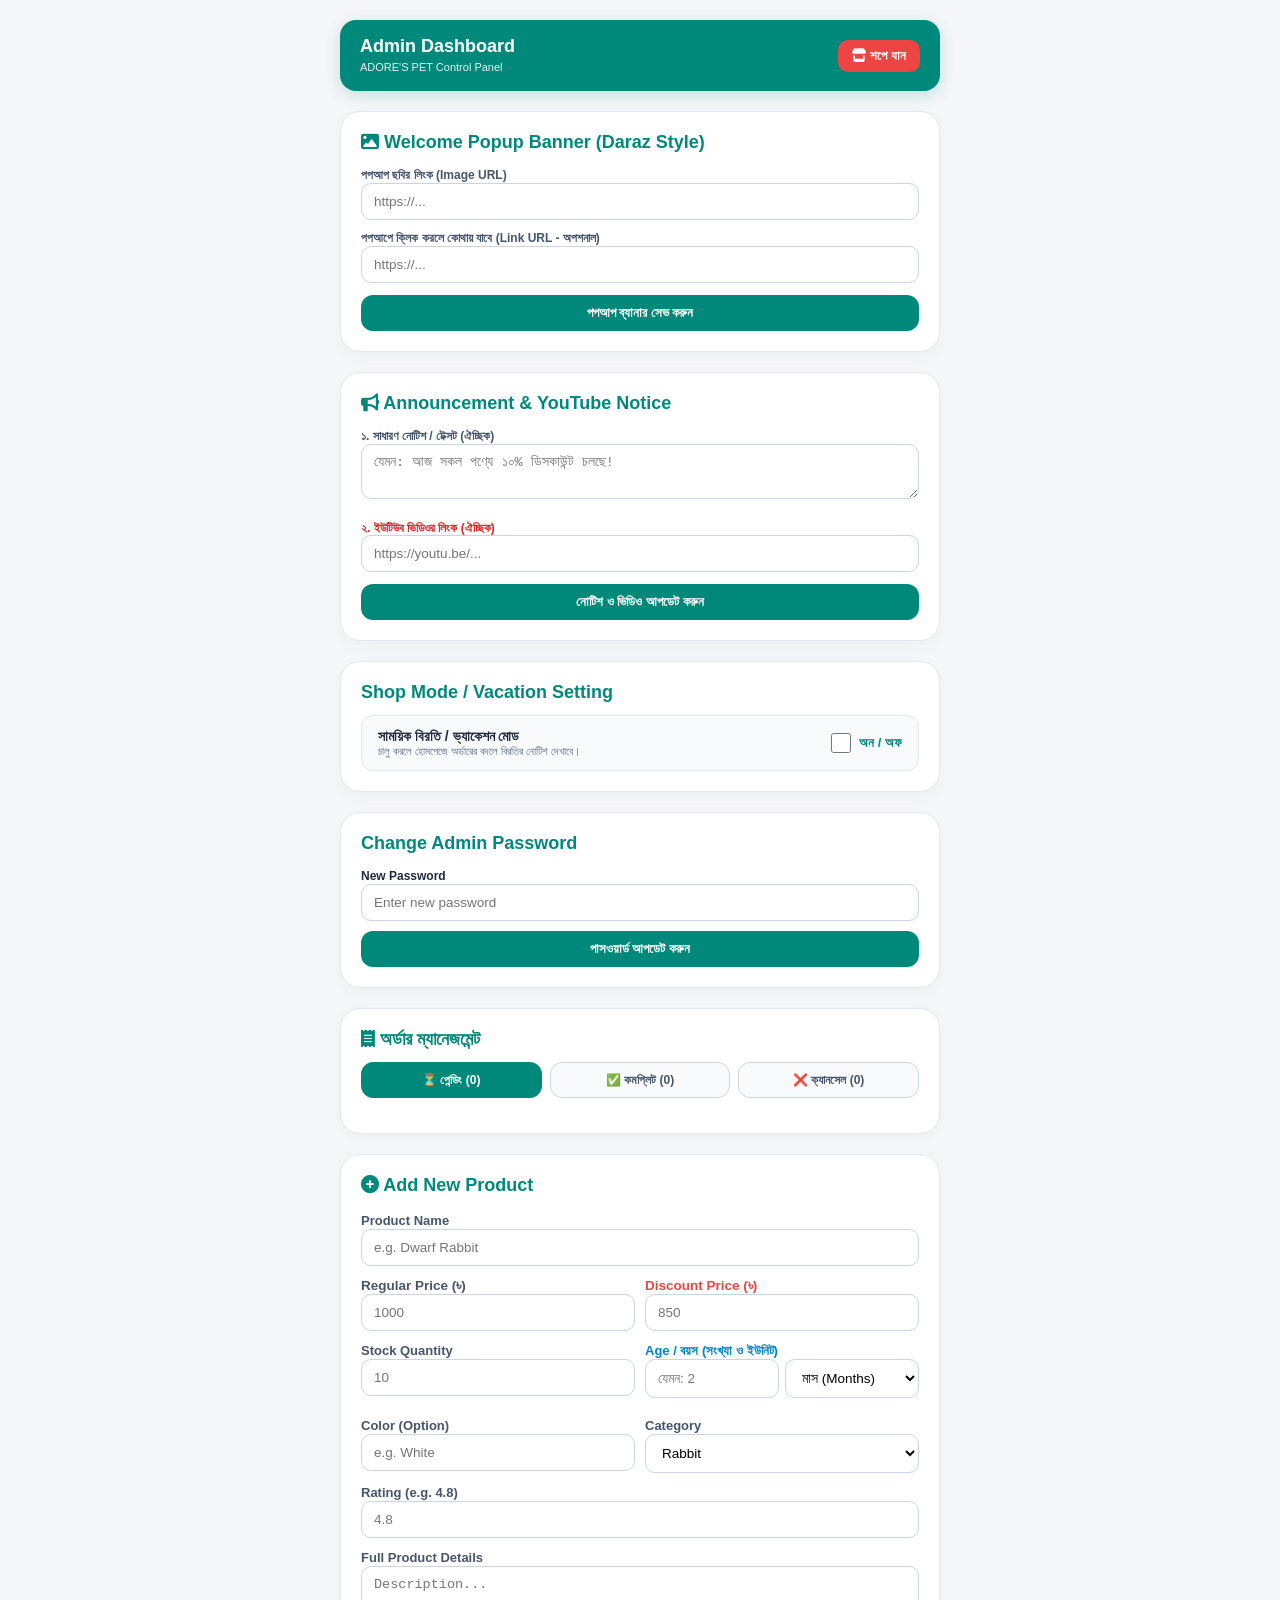
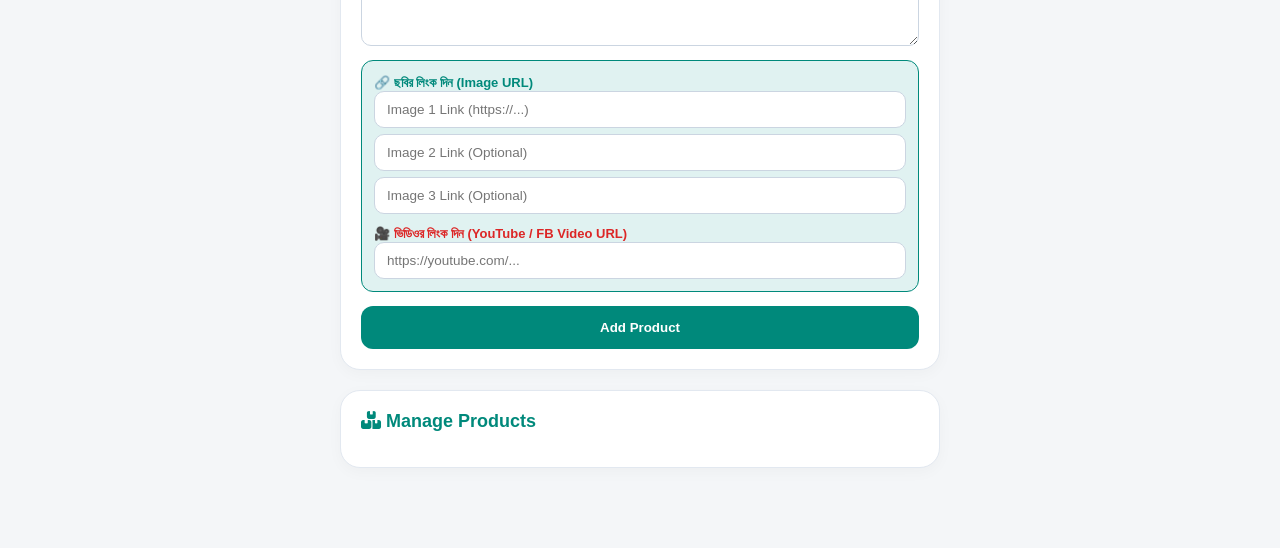
==== admin.html @ f858fa0d "Update admin.html" ====
<!DOCTYPE html>
<html lang="bn">
<head>
<meta charset="UTF-8">
<meta name="viewport" content="width=device-width, initial-scale=1.0">
<title>Admin Dashboard - ADORE'S PET</title>
<link rel="stylesheet" href="admin.css">
<link rel="stylesheet" href="https://cdnjs.cloudflare.com/ajax/libs/font-awesome/6.4.0/css/all.min.css">
<script src="https://cdn.jsdelivr.net/npm/@emailjs/browser@4/dist/email.min.js"></script>
</head>
<body>

<div style="max-width:600px; margin:0 auto; padding-bottom:40px;">
    <div style="display:flex; justify-content:space-between; align-items:center; background:#00897b; padding:16px 20px; border-radius:16px; color:white; margin-bottom:20px; box-shadow:0 4px 15px rgba(0,137,123,0.2);">
        <div>
            <h2 style="font-size:18px; font-weight:900;">Admin Dashboard</h2>
            <span style="font-size:11px; color:#e0f2f1;">ADORE'S PET Control Panel</span>
        </div>
        <a href="index.html" style="background:#ef4444; color:#fff; text-decoration:none; padding:8px 14px; border-radius:10px; font-weight:700; font-size:13px;"><i class="fa-solid fa-store"></i> শপে যান</a>
    </div>

    <!-- WELCOME POPUP BANNER CONTROL (DARAZ STYLE) -->
    <div class="admin-card">
        <h2 style="margin-bottom:12px; font-size:18px; color:#00897b;"><i class="fa-solid fa-image"></i> Welcome Popup Banner (Daraz Style)</h2>
        <label style="font-size:12px; font-weight:700; color:#475569;">পপআপ ছবির লিংক (Image URL)</label>
        <input id="adminWelcomePopupImg" placeholder="https://..." class="form-input" style="margin-bottom:8px;">
        <label style="font-size:12px; font-weight:700; color:#475569;">পপআপে ক্লিক করলে কোথায় যাবে (Link URL - অপশনাল)</label>
        <input id="adminWelcomePopupLink" placeholder="https://..." class="form-input" style="margin-bottom:12px;">
        <button onclick="saveWelcomePopupData()" class="admin-submit-btn" style="padding:10px; font-size:13px;">পপআপ ব্যানার সেভ করুন</button>
    </div>

    <!-- ANNOUNCEMENT & YOUTUBE NOTICE CONTROL -->
    <div class="admin-card">
        <h2 style="margin-bottom:12px; font-size:18px; color:#00897b;"><i class="fa-solid fa-bullhorn"></i> Announcement & YouTube Notice</h2>
        
        <label style="font-size:12px; font-weight:700; color:#475569;">১. সাধারণ নোটিশ / টেক্সট (ঐচ্ছিক)</label>
        <textarea id="adminNoticeInput" placeholder="যেমন: আজ সকল পণ্যে ১০% ডিসকাউন্ট চলছে!" class="form-input" style="height:55px;"></textarea>

        <label style="font-size:12px; font-weight:700; color:#dc2626; margin-top:8px; display:block;">২. ইউটিউব ভিডিওর লিংক (ঐচ্ছিক)</label>
        <input id="adminYoutubeInput" type="text" placeholder="https://youtu.be/..." class="form-input" style="margin-bottom:12px;">

        <button onclick="saveAnnouncementData()" class="admin-submit-btn" style="padding:10px; font-size:13px;">নোটিশ ও ভিডিও আপডেট করুন</button>
    </div>

    <!-- VACATION MODE TOGGLE -->
    <div class="admin-card">
        <h2 style="margin-bottom:12px; font-size:18px; color:#00897b;">Shop Mode / Vacation Setting</h2>
        <div style="display:flex; align-items:center; justify-content:space-between; background:#f8fafc; padding:12px 16px; border-radius:12px; border:1px solid #e2e8f0;">
            <div>
                <div style="font-weight:800; font-size:14px; color:#1e293b;">সাময়িক বিরতি / ভ্যাকেশন মোড</div>
                <div style="font-size:11px; color:#64748b;">চালু করলে হোমপেজে অর্ডারের বদলে বিরতির নোটিশ দেখাবে।</div>
            </div>
            <label style="cursor:pointer; display:flex; align-items:center; gap:8px;">
                <input type="checkbox" id="adminVacationCheckbox" onchange="toggleVacationMode()" style="width:20px; height:20px; accent-color:#00897b; cursor:pointer; margin:0;">
                <span style="font-weight:800; font-size:13px; color:#00897b;">অন / অফ</span>
            </label>
        </div>
    </div>

    <!-- CHANGE PASSWORD -->
    <div class="admin-card">
        <h2 style="margin-bottom:12px; font-size:18px; color:#00897b;">Change Admin Password</h2>
        <label style="font-size:12px; font-weight:700;">New Password</label>
        <input id="newAdminPasswordInput" type="password" placeholder="Enter new password" class="form-input">
        <button onclick="changeAdminPassword()" class="admin-submit-btn" style="padding:10px; font-size:13px;">পাসওয়ার্ড আপডেট করুন</button>
    </div>

    <!-- ORDER MANAGEMENT TABS -->
    <div class="admin-card">
        <h2 style="margin-bottom:12px; font-size:18px; color:#00897b;"><i class="fa-solid fa-receipt"></i> অর্ডার ম্যানেজমেন্ট</h2>
        <div class="admin-tabs-row">
            <button class="admin-tab-btn active" onclick="openOrderModal('pending')" id="tabBtnPending">⏳ পেন্ডিং (<span id="countPending">0</span>)</button>
            <button class="admin-tab-btn" onclick="openOrderModal('completed')" id="tabBtnCompleted">✅ কমপ্লিট (<span id="countCompleted">0</span>)</button>
            <button class="admin-tab-btn" onclick="openOrderModal('cancelled')" id="tabBtnCancelled">❌ ক্যানসেল (<span id="countCancelled">0</span>)</button>
        </div>
    </div>
    
    <!-- ADD NEW PRODUCT -->
    <div class="admin-card">
        <h2 style="margin-bottom:15px; font-size:18px; color:#00897b;"><i class="fa-solid fa-circle-plus"></i> Add New Product</h2>
        
        <label style="font-size:13px; font-weight:700; color:#475569;">Product Name</label>
        <input id="productName" placeholder="e.g. Dwarf Rabbit" class="form-input">

        <div style="display:flex; gap:10px;">
            <div style="flex:1;">
                <label style="font-size:13.5px; font-weight:700; color:#475569;">Regular Price (৳)</label>
                <input id="productPrice" type="number" placeholder="1000" class="form-input">
            </div>
            <div style="flex:1;">
                <label style="font-size:13.5px; font-weight:700; color:#ef4444;">Discount Price (৳)</label>
                <input id="productDiscountPrice" type="number" placeholder="850" class="form-input">
            </div>
        </div>

        <div style="display:flex; gap:10px;">
            <div style="flex:1;">
                <label style="font-size:13px; font-weight:700; color:#475569;">Stock Quantity</label>
                <input id="productStock" type="number" placeholder="10" class="form-input">
            </div>
            <div style="flex:1;">
                <label style="font-size:13px; font-weight:700; color:#0284c7;">Age / বয়স (সংখ্যা ও ইউনিট)</label>
                <div style="display:flex; gap:6px;">
                    <input id="productAgeNum" type="number" placeholder="যেমন: 2" class="form-input" style="flex:1; margin-bottom:0;">
                    <select id="productAgeUnit" class="form-input" style="flex:1; margin-bottom:0;">
                        <option value="Months">মাস (Months)</option>
                        <option value="Years">বছর (Years)</option>
                    </select>
                </div>
            </div>
        </div>

        <div style="display:flex; gap:10px; margin-top:10px;">
            <div style="flex:1;">
                <label style="font-size:13px; font-weight:700; color:#475569;">Color (Option)</label>
                <input id="productColor" placeholder="e.g. White" class="form-input">
            </div>
            <div style="flex:1;">
                <label style="font-size:13px; font-weight:700; color:#475569;">Category</label>
                <select id="productCategory" class="form-input">
                    <option>Rabbit</option>
                    <option>Hamster</option>
                    <option>Pet Food</option>
                    <option>Accessories</option>
                </select>
            </div>
        </div>

        <label style="font-size:13px; font-weight:700; color:#475569;">Rating (e.g. 4.8)</label>
        <input id="productRating" type="text" placeholder="4.8" class="form-input">

        <label style="font-size:13px; font-weight:700; color:#475569;">Full Product Details</label>
        <textarea id="productDesc" placeholder="Description..." class="form-input" style="height:80px;"></textarea>

        <div style="background:#e0f2f1; padding:12px; border-radius:12px; border:1px solid #00897b; margin-bottom:14px;">
            <label style="font-size:13px; font-weight:800; color:#00897b;">🔗 ছবির লিংক দিন (Image URL)</label>
            <input id="imageUrl1" placeholder="Image 1 Link (https://...)" class="form-input" style="margin-bottom:6px;">
            <input id="imageUrl2" placeholder="Image 2 Link (Optional)" class="form-input" style="margin-bottom:6px;">
            <input id="imageUrl3" placeholder="Image 3 Link (Optional)" class="form-input" style="margin-bottom:10px;">

            <label style="font-size:13px; font-weight:800; color:#dc2626;">🎥 ভিডিওর লিংক দিন (YouTube / FB Video URL)</label>
            <input id="productVideoUrlInput" placeholder="https://youtube.com/..." class="form-input" style="margin-bottom:0;">
        </div>

        <button onclick="addProduct()" class="admin-submit-btn">Add Product</button>
    </div>

    <div class="admin-card">
        <h2 style="margin-bottom:15px; font-size:18px; color:#00897b;"><i class="fa-solid fa-boxes-stacked"></i> Manage Products</h2>
        <div id="adminProducts"></div>
    </div>
</div>

<!-- ORDER LIST POPUP MODAL -->
<div id="adminOrderModal" class="thankyou-overlay">
    <div class="thankyou-card" style="text-align:left;">
        <div style="display:flex; justify-content:space-between; align-items:center; margin-bottom:12px; border-bottom:1px dashed #cbd5e1; padding-bottom:10px;">
            <h2 id="modalOrderTitle" style="font-size:17px; color:#00897b; font-weight:900;">অর্ডার লিস্ট</h2>
            <button onclick="closeOrderModal()" style="background:#e2e8f0; border:none; width:30px; height:30px; border-radius:50%; cursor:pointer;">✕</button>
        </div>
        <div id="adminModalOrdersContainer" style="max-height:60vh; overflow-y:auto; padding-right:4px;"></div>
        <button onclick="closeOrderModal()" class="admin-submit-btn" style="margin-top:15px; background:#64748b;">বন্ধ করুন</button>
    </div>
</div>

<!-- EDIT PRODUCT MODAL WITH IMAGE PREVIEW -->
<div id="editModal" class="thankyou-overlay">
    <div class="thankyou-card" style="text-align:left;">
        <h2 style="font-size:18px; margin-bottom:10px; color:#00897b; text-align:center;"><i class="fa-solid fa-pen-to-square"></i> Edit Product</h2>
        
        <!-- Product Image Preview -->
        <div style="text-align:center; margin-bottom:12px;">
            <img id="editProductPreviewImg" src="" style="width:85px; height:85px; object-fit:cover; border-radius:14px; border:2px solid #00897b; background:#f8fafc;" alt="Product Preview">
        </div>

        <input type="hidden" id="editProductId">
        <label style="font-size:12px; font-weight:700;">Product Name</label>
        <input id="editProductName" class="form-input">
        <div style="display:flex; gap:10px;">
            <div style="flex:1;"><label style="font-size:12px; font-weight:700;">Price (৳)</label><input id="editProductPrice" type="number" class="form-input"></div>
            <div style="flex:1;"><label style="font-size:12px; font-weight:700; color:#ef4444;">Discount (৳)</label><input id="editProductDiscountPrice" type="number" class="form-input"></div>
        </div>
        <div style="display:flex; gap:10px;">
            <div style="flex:1;"><label style="font-size:12px; font-weight:700;">Stock</label><input id="editProductStock" type="number" class="form-input"></div>
            <div style="flex:1;">
                <label style="font-size:12px; font-weight:700;">Age (সংখ্যা ও ইউনিট)</label>
                <div style="display:flex; gap:6px;">
                    <input id="editProductAgeNum" type="number" class="form-input" style="flex:1; margin-bottom:0;">
                    <select id="editProductAgeUnit" class="form-input" style="flex:1; margin-bottom:0;">
                        <option value="Months">Months</option>
                        <option value="Years">Years</option>
                    </select>
                </div>
            </div>
        </div>
        <label style="font-size:12px; font-weight:700; margin-top:10px; display:block;">Image URL</label>
        <input id="editProductImgUrl" class="form-input">
        <label style="font-size:12px; font-weight:700; color:#dc2626;">Video URL</label>
        <input id="editProductVideoUrl" class="form-input">
        <div style="display:flex; gap:10px; margin-top:10px;">
            <button onclick="saveEditProduct()" class="thankyou-btn" style="margin:0; flex:1;">Save Changes</button>
            <button onclick="closeEditModal()" class="thankyou-btn" style="margin:0; flex:1; background:#64748b;">Cancel</button>
        </div>
    </div>
</div>

<!-- CUSTOM PRETTY ALERT MODAL -->
<div id="adminCustomAlert" class="thankyou-overlay">
    <div class="thankyou-card" style="text-align:center; max-width:400px; margin:auto;">
        <div style="width:60px; height:60px; background:#e0f2f1; color:#00897b; border-radius:50%; display:flex; align-items:center; justify-content:center; font-size:26px; margin:0 auto 15px;">
            <i class="fa-solid fa-circle-check"></i>
        </div>
        <h2 style="font-size:18px; color:#1e293b; margin-bottom:8px;">নোটিফিকেশন</h2>
        <p id="adminAlertText" style="font-size:13.5px; color:#64748b; line-height:1.5; margin-bottom:20px;"></p>
        <button onclick="closeAdminAlert()" class="admin-submit-btn">ঠিক আছে</button>
    </div>
</div>

<script src="data.js"></script>
<script src="admin.js"></script>
</body>
</html>
---- admin.css ----
:root{
    --teal: #00897b;
    --teal-dark: #00695c;
    --bg-light: #f4f6f8;
    --text-dark: #1e293b;
    --text-muted: #64748b;
}
*{ margin:0; padding:0; box-sizing:border-box; }
body{ font-family: 'Segoe UI', Tahoma, Geneva, Verdana, sans-serif; background:var(--bg-light); color:var(--text-dark); padding: 20px 16px; }

.admin-card{ background:white; padding:20px; border-radius:20px; border:1px solid #e2e8f0; margin-bottom: 20px; max-width: 600px; margin-left: auto; margin-right: auto; box-shadow: 0 4px 15px rgba(0,0,0,0.03); }
.admin-submit-btn{ width: 100%; padding: 14px; border: none; border-radius: 12px; background: var(--teal); color: white; font-weight: 800; cursor: pointer; }

/* Product Item Card Fix */
.admin-product-card{ display: flex; align-items: center; justify-content: space-between; padding: 12px; background: #f8fafc; border-radius: 14px; border: 1px solid #e2e8f0; margin-bottom: 12px; gap: 10px; }
.admin-product-info{ display: flex; align-items: center; gap: 12px; flex: 1; min-width: 0; }
.admin-product-info img{ width: 55px; height: 55px; object-fit: cover; border-radius: 10px; border: 1px solid #cbd5e1; flex-shrink: 0; }
.admin-product-actions{ display: flex; gap: 6px; flex-shrink: 0; }
.admin-product-actions button{ width: 36px; height: 36px; border-radius: 10px; border: none; display: flex; align-items: center; justify-content: center; cursor: pointer; font-size: 14px; color: white; }

/* Admin Order Tabs & Buttons */
.admin-tabs-row{ display: flex; gap: 8px; margin-bottom: 15px; }
.admin-tab-btn{ flex: 1; padding: 10px 8px; border-radius: 12px; border: 1.5px solid #cbd5e1; background: #f8fafc; font-weight: 800; font-size: 12px; cursor: pointer; color: #475569; text-align: center; transition: all 0.2s; }
.admin-tab-btn.active{ background: var(--teal); color: white; border-color: var(--teal); }

.form-label { display: block; font-size: 12px; font-weight: 700; color: #475569; margin-bottom: 4px; text-align: left; }
.form-input { width: 100%; padding: 10px 12px; border: 1px solid #cbd5e1; border-radius: 10px; font-size: 13.5px; outline: none; margin-bottom: 10px; background: #fff; }

.thankyou-overlay{ display: none; position: fixed; inset: 0; background: rgba(15, 23, 42, 0.75); z-index: 25000; align-items: flex-end; justify-content: center; }
.thankyou-overlay.show{ display: flex !important; }
.thankyou-card{ background: white; padding: 20px 22px 25px; border-top-left-radius: 24px; border-top-right-radius: 24px; text-align: center; width: 100%; max-width: 500px; max-height: 85vh; overflow-y: auto; }
.thankyou-btn{ width: 100%; padding: 14px; border: none; border-radius: 12px; background: var(--teal); color: white; font-weight: 800; cursor: pointer; }
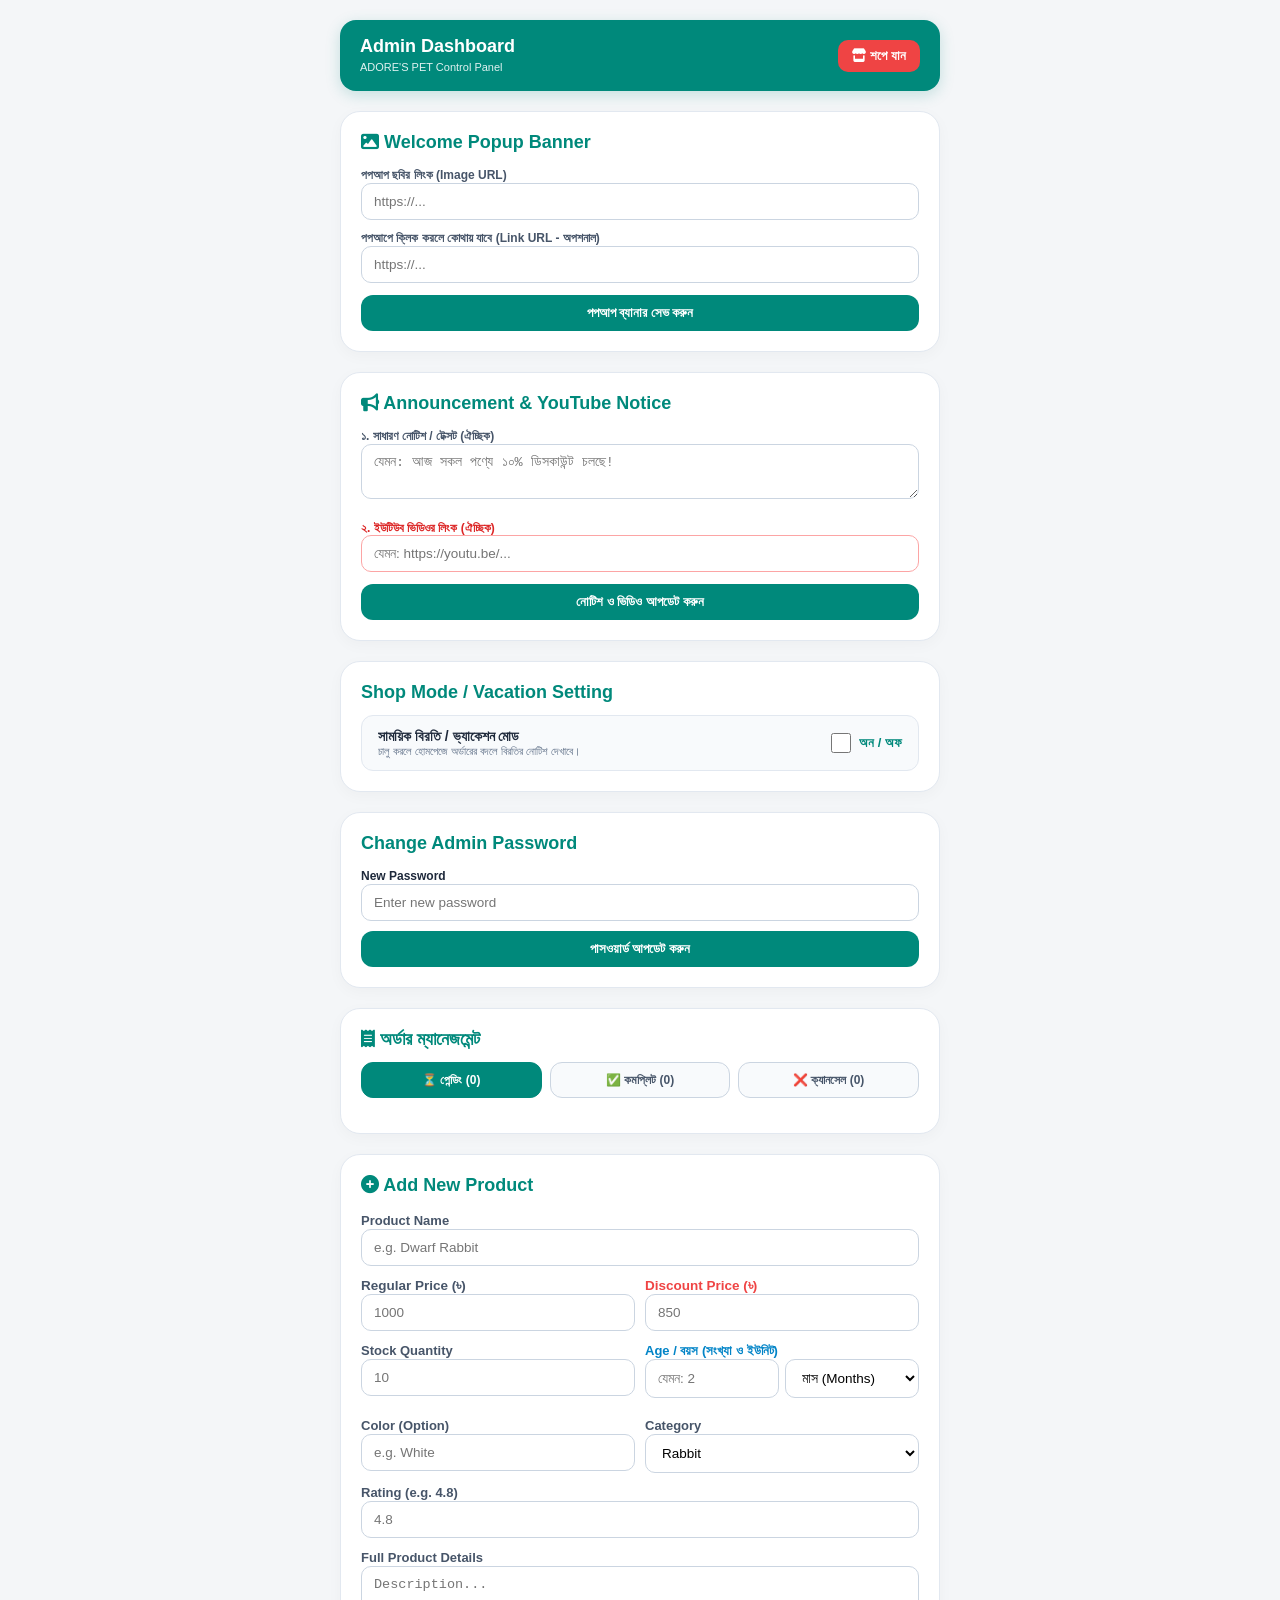
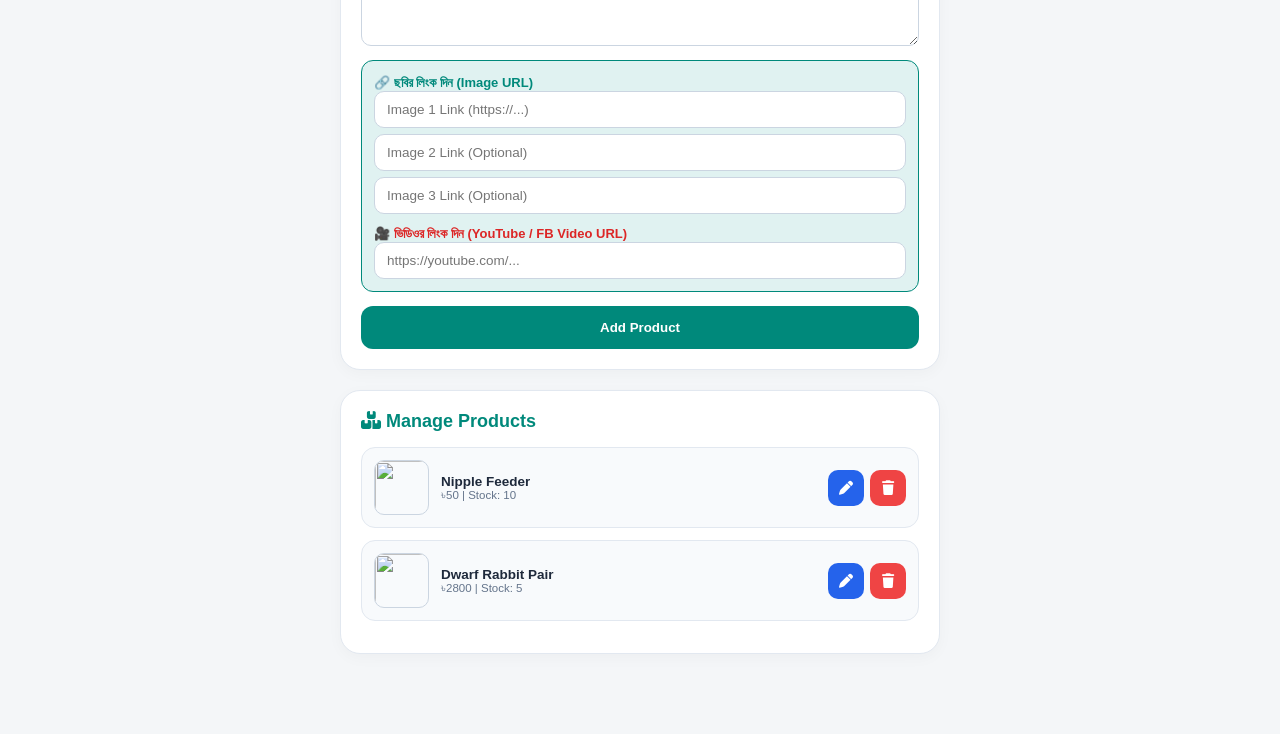
==== commit e1e5ad14: "Update admin.html" ====
--- a/admin.html
+++ b/admin.html
@@ -19,9 +19,9 @@
         <a href="index.html" style="background:#ef4444; color:#fff; text-decoration:none; padding:8px 14px; border-radius:10px; font-weight:700; font-size:13px;"><i class="fa-solid fa-store"></i> শপে যান</a>
     </div>
 
-    <!-- WELCOME POPUP BANNER CONTROL (DARAZ STYLE) -->
-    <div class="admin-card">
-        <h2 style="margin-bottom:12px; font-size:18px; color:#00897b;"><i class="fa-solid fa-image"></i> Welcome Popup Banner (Daraz Style)</h2>
+    <!-- WELCOME POPUP BANNER CONTROL -->
+    <div class="admin-card">
+        <h2 style="margin-bottom:12px; font-size:18px; color:#00897b;"><i class="fa-solid fa-image"></i> Welcome Popup Banner</h2>
         <label style="font-size:12px; font-weight:700; color:#475569;">পপআপ ছবির লিংক (Image URL)</label>
         <input id="adminWelcomePopupImg" placeholder="https://..." class="form-input" style="margin-bottom:8px;">
         <label style="font-size:12px; font-weight:700; color:#475569;">পপআপে ক্লিক করলে কোথায় যাবে (Link URL - অপশনাল)</label>
@@ -37,7 +37,7 @@
         <textarea id="adminNoticeInput" placeholder="যেমন: আজ সকল পণ্যে ১০% ডিসকাউন্ট চলছে!" class="form-input" style="height:55px;"></textarea>
 
         <label style="font-size:12px; font-weight:700; color:#dc2626; margin-top:8px; display:block;">২. ইউটিউব ভিডিওর লিংক (ঐচ্ছিক)</label>
-        <input id="adminYoutubeInput" type="text" placeholder="https://youtu.be/..." class="form-input" style="margin-bottom:12px;">
+        <input id="adminYoutubeInput" type="text" placeholder="যেমন: https://youtu.be/..." class="form-input" style="margin-bottom:12px; border-color:#fca5a5;">
 
         <button onclick="saveAnnouncementData()" class="admin-submit-btn" style="padding:10px; font-size:13px;">নোটিশ ও ভিডিও আপডেট করুন</button>
     </div>
@@ -168,7 +168,6 @@
     <div class="thankyou-card" style="text-align:left;">
         <h2 style="font-size:18px; margin-bottom:10px; color:#00897b; text-align:center;"><i class="fa-solid fa-pen-to-square"></i> Edit Product</h2>
         
-        <!-- Product Image Preview -->
         <div style="text-align:center; margin-bottom:12px;">
             <img id="editProductPreviewImg" src="" style="width:85px; height:85px; object-fit:cover; border-radius:14px; border:2px solid #00897b; background:#f8fafc;" alt="Product Preview">
         </div>
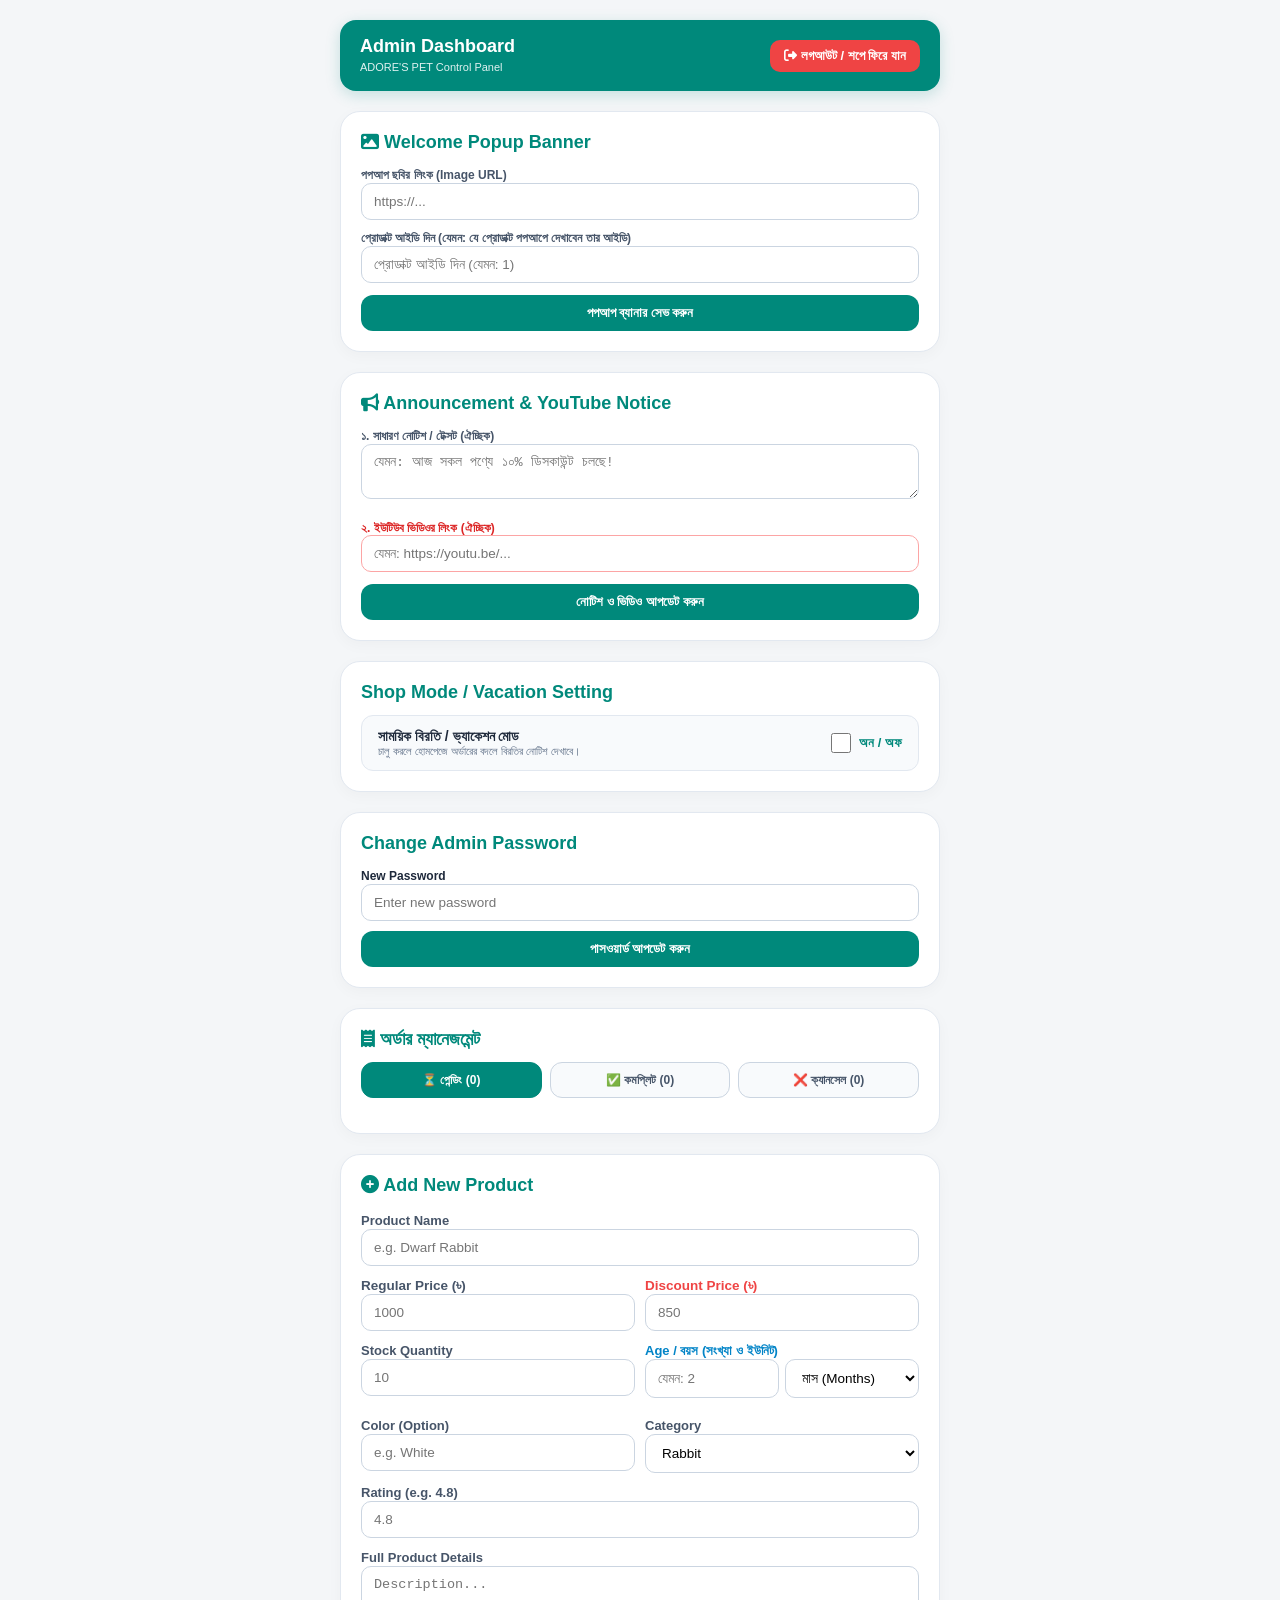
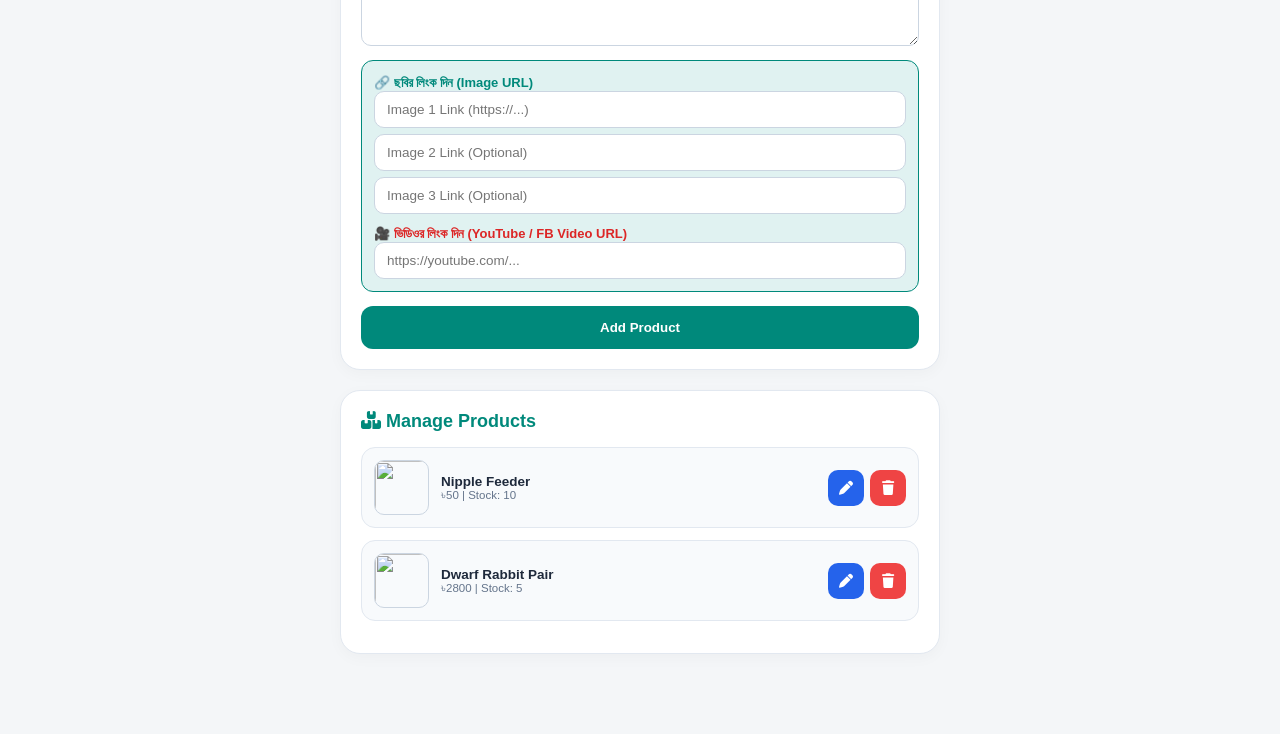
==== commit 9913a7c5: "Update admin.html" ====
--- a/admin.html
+++ b/admin.html
@@ -16,7 +16,7 @@
             <h2 style="font-size:18px; font-weight:900;">Admin Dashboard</h2>
             <span style="font-size:11px; color:#e0f2f1;">ADORE'S PET Control Panel</span>
         </div>
-        <a href="index.html" style="background:#ef4444; color:#fff; text-decoration:none; padding:8px 14px; border-radius:10px; font-weight:700; font-size:13px;"><i class="fa-solid fa-store"></i> শপে যান</a>
+        <button onclick="logoutToShop()" style="background:#ef4444; color:#fff; border:none; padding:8px 14px; border-radius:10px; font-weight:700; font-size:13px; cursor:pointer;"><i class="fa-solid fa-right-from-bracket"></i> লগআউট / শপে ফিরে যান</button>
     </div>
 
     <!-- WELCOME POPUP BANNER CONTROL -->
@@ -24,8 +24,8 @@
         <h2 style="margin-bottom:12px; font-size:18px; color:#00897b;"><i class="fa-solid fa-image"></i> Welcome Popup Banner</h2>
         <label style="font-size:12px; font-weight:700; color:#475569;">পপআপ ছবির লিংক (Image URL)</label>
         <input id="adminWelcomePopupImg" placeholder="https://..." class="form-input" style="margin-bottom:8px;">
-        <label style="font-size:12px; font-weight:700; color:#475569;">পপআপে ক্লিক করলে কোথায় যাবে (Link URL - অপশনাল)</label>
-        <input id="adminWelcomePopupLink" placeholder="https://..." class="form-input" style="margin-bottom:12px;">
+        <label style="font-size:12px; font-weight:700; color:#475569;">প্রোডাক্ট আইডি দিন (যেমন: যে প্রোডাক্ট পপআপে দেখাবেন তার আইডি)</label>
+        <input id="adminWelcomePopupLink" placeholder="প্রোডাক্ট আইডি দিন (যেমন: 1)" class="form-input" style="margin-bottom:12px;">
         <button onclick="saveWelcomePopupData()" class="admin-submit-btn" style="padding:10px; font-size:13px;">পপআপ ব্যানার সেভ করুন</button>
     </div>
 
@@ -163,7 +163,7 @@
     </div>
 </div>
 
-<!-- EDIT PRODUCT MODAL WITH IMAGE PREVIEW -->
+<!-- EDIT PRODUCT MODAL WITH IMAGE PREVIEW & ID COPY BOX -->
 <div id="editModal" class="thankyou-overlay">
     <div class="thankyou-card" style="text-align:left;">
         <h2 style="font-size:18px; margin-bottom:10px; color:#00897b; text-align:center;"><i class="fa-solid fa-pen-to-square"></i> Edit Product</h2>
@@ -173,6 +173,13 @@
         </div>
 
         <input type="hidden" id="editProductId">
+
+        <!-- Product ID Copy Box -->
+        <div style="margin-bottom:12px; background:#f1f5f9; padding:8px 12px; border-radius:10px; display:flex; align-items:center; gap:8px; border:1px solid #cbd5e1;">
+            <span style="font-size:12px; font-weight:700; color:#475569; white-space:nowrap;">Product ID (কপি করুন):</span>
+            <input type="text" id="displayEditProductId" readonly class="form-input" style="margin-bottom:0; font-weight:900; color:#00897b; background:#fff; text-align:center; cursor:pointer;" onclick="this.select()" title="ক্লিক করলেই সিলেক্ট হবে">
+        </div>
+
         <label style="font-size:12px; font-weight:700;">Product Name</label>
         <input id="editProductName" class="form-input">
         <div style="display:flex; gap:10px;">
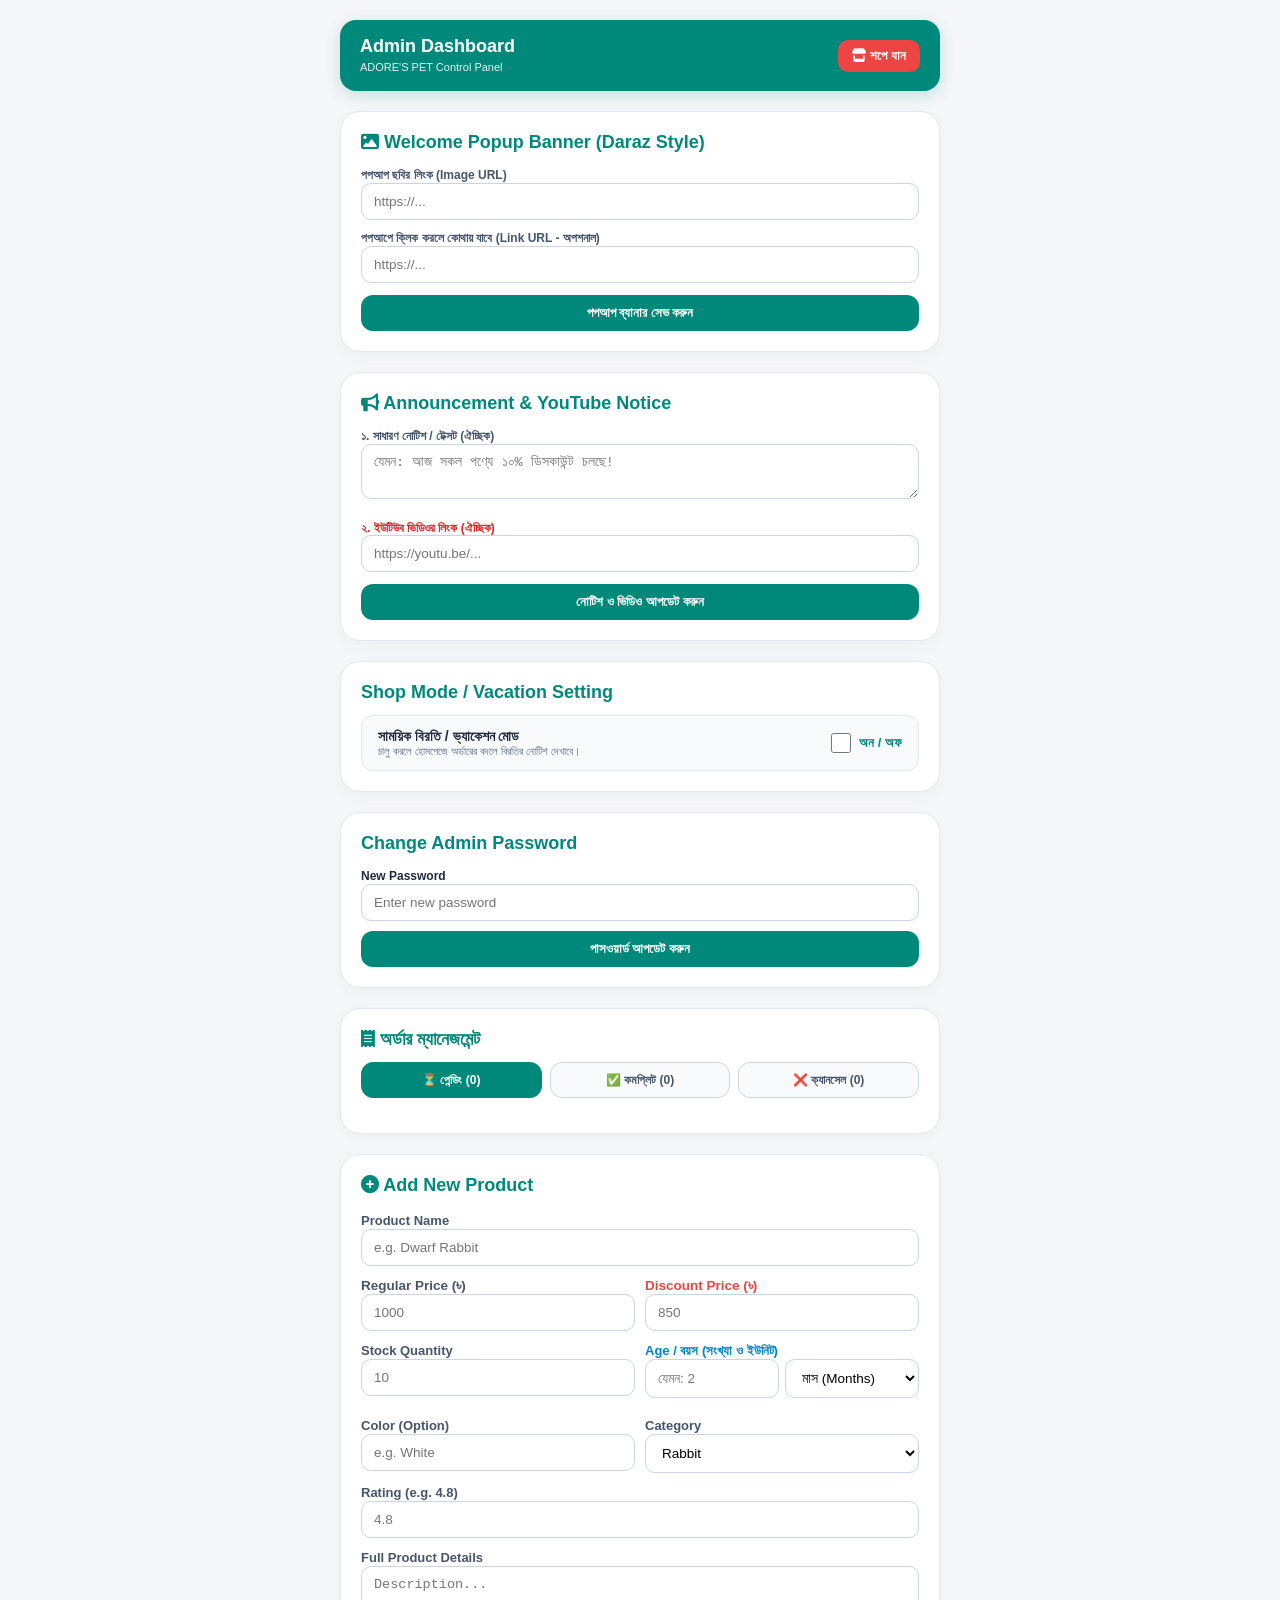
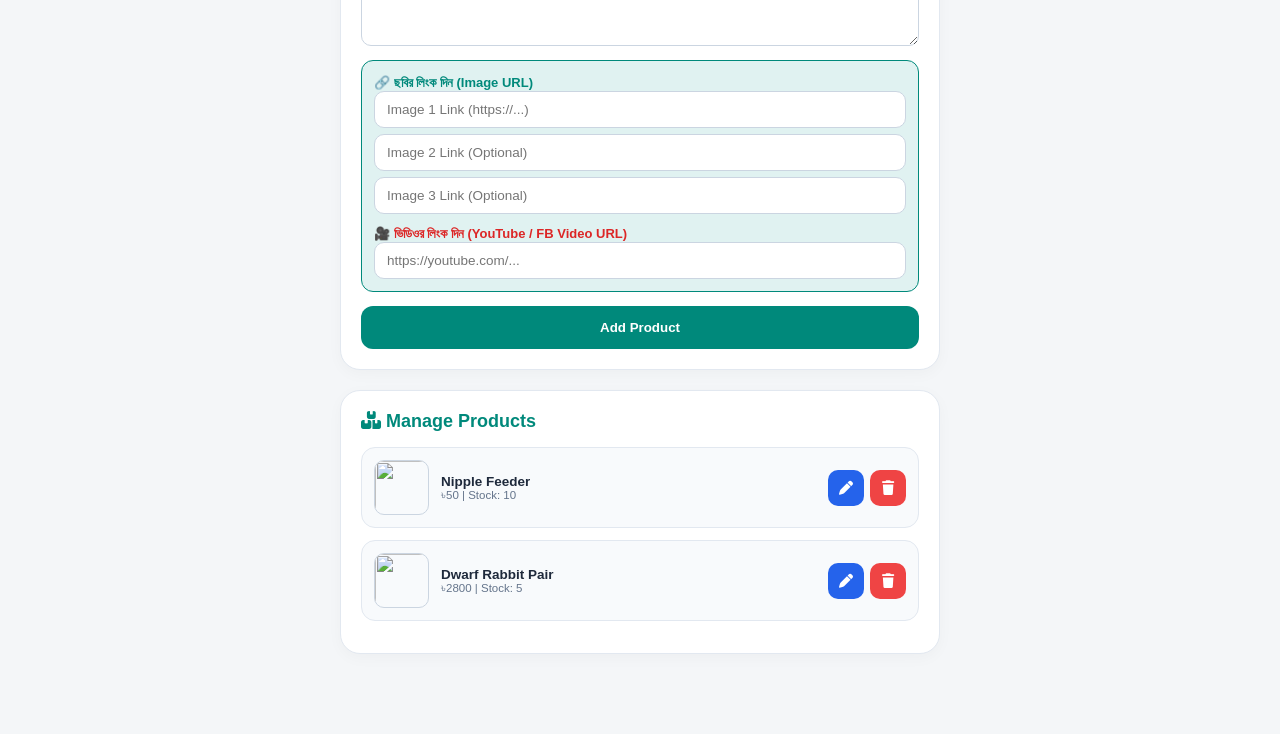
==== commit 35f2da57: "Update admin.html" ====
--- a/admin.html
+++ b/admin.html
@@ -16,16 +16,16 @@
             <h2 style="font-size:18px; font-weight:900;">Admin Dashboard</h2>
             <span style="font-size:11px; color:#e0f2f1;">ADORE'S PET Control Panel</span>
         </div>
-        <button onclick="logoutToShop()" style="background:#ef4444; color:#fff; border:none; padding:8px 14px; border-radius:10px; font-weight:700; font-size:13px; cursor:pointer;"><i class="fa-solid fa-right-from-bracket"></i> লগআউট / শপে ফিরে যান</button>
-    </div>
-
-    <!-- WELCOME POPUP BANNER CONTROL -->
-    <div class="admin-card">
-        <h2 style="margin-bottom:12px; font-size:18px; color:#00897b;"><i class="fa-solid fa-image"></i> Welcome Popup Banner</h2>
+        <a href="index.html" style="background:#ef4444; color:#fff; text-decoration:none; padding:8px 14px; border-radius:10px; font-weight:700; font-size:13px;"><i class="fa-solid fa-store"></i> শপে যান</a>
+    </div>
+
+    <!-- WELCOME POPUP BANNER CONTROL (DARAZ STYLE) -->
+    <div class="admin-card">
+        <h2 style="margin-bottom:12px; font-size:18px; color:#00897b;"><i class="fa-solid fa-image"></i> Welcome Popup Banner (Daraz Style)</h2>
         <label style="font-size:12px; font-weight:700; color:#475569;">পপআপ ছবির লিংক (Image URL)</label>
         <input id="adminWelcomePopupImg" placeholder="https://..." class="form-input" style="margin-bottom:8px;">
-        <label style="font-size:12px; font-weight:700; color:#475569;">প্রোডাক্ট আইডি দিন (যেমন: যে প্রোডাক্ট পপআপে দেখাবেন তার আইডি)</label>
-        <input id="adminWelcomePopupLink" placeholder="প্রোডাক্ট আইডি দিন (যেমন: 1)" class="form-input" style="margin-bottom:12px;">
+        <label style="font-size:12px; font-weight:700; color:#475569;">পপআপে ক্লিক করলে কোথায় যাবে (Link URL - অপশনাল)</label>
+        <input id="adminWelcomePopupLink" placeholder="https://..." class="form-input" style="margin-bottom:12px;">
         <button onclick="saveWelcomePopupData()" class="admin-submit-btn" style="padding:10px; font-size:13px;">পপআপ ব্যানার সেভ করুন</button>
     </div>
 
@@ -37,7 +37,7 @@
         <textarea id="adminNoticeInput" placeholder="যেমন: আজ সকল পণ্যে ১০% ডিসকাউন্ট চলছে!" class="form-input" style="height:55px;"></textarea>
 
         <label style="font-size:12px; font-weight:700; color:#dc2626; margin-top:8px; display:block;">২. ইউটিউব ভিডিওর লিংক (ঐচ্ছিক)</label>
-        <input id="adminYoutubeInput" type="text" placeholder="যেমন: https://youtu.be/..." class="form-input" style="margin-bottom:12px; border-color:#fca5a5;">
+        <input id="adminYoutubeInput" type="text" placeholder="https://youtu.be/..." class="form-input" style="margin-bottom:12px;">
 
         <button onclick="saveAnnouncementData()" class="admin-submit-btn" style="padding:10px; font-size:13px;">নোটিশ ও ভিডিও আপডেট করুন</button>
     </div>
@@ -163,23 +163,17 @@
     </div>
 </div>
 
-<!-- EDIT PRODUCT MODAL WITH IMAGE PREVIEW & ID COPY BOX -->
+<!-- EDIT PRODUCT MODAL WITH IMAGE PREVIEW -->
 <div id="editModal" class="thankyou-overlay">
     <div class="thankyou-card" style="text-align:left;">
         <h2 style="font-size:18px; margin-bottom:10px; color:#00897b; text-align:center;"><i class="fa-solid fa-pen-to-square"></i> Edit Product</h2>
         
+        <!-- Product Image Preview -->
         <div style="text-align:center; margin-bottom:12px;">
             <img id="editProductPreviewImg" src="" style="width:85px; height:85px; object-fit:cover; border-radius:14px; border:2px solid #00897b; background:#f8fafc;" alt="Product Preview">
         </div>
 
         <input type="hidden" id="editProductId">
-
-        <!-- Product ID Copy Box -->
-        <div style="margin-bottom:12px; background:#f1f5f9; padding:8px 12px; border-radius:10px; display:flex; align-items:center; gap:8px; border:1px solid #cbd5e1;">
-            <span style="font-size:12px; font-weight:700; color:#475569; white-space:nowrap;">Product ID (কপি করুন):</span>
-            <input type="text" id="displayEditProductId" readonly class="form-input" style="margin-bottom:0; font-weight:900; color:#00897b; background:#fff; text-align:center; cursor:pointer;" onclick="this.select()" title="ক্লিক করলেই সিলেক্ট হবে">
-        </div>
-
         <label style="font-size:12px; font-weight:700;">Product Name</label>
         <input id="editProductName" class="form-input">
         <div style="display:flex; gap:10px;">
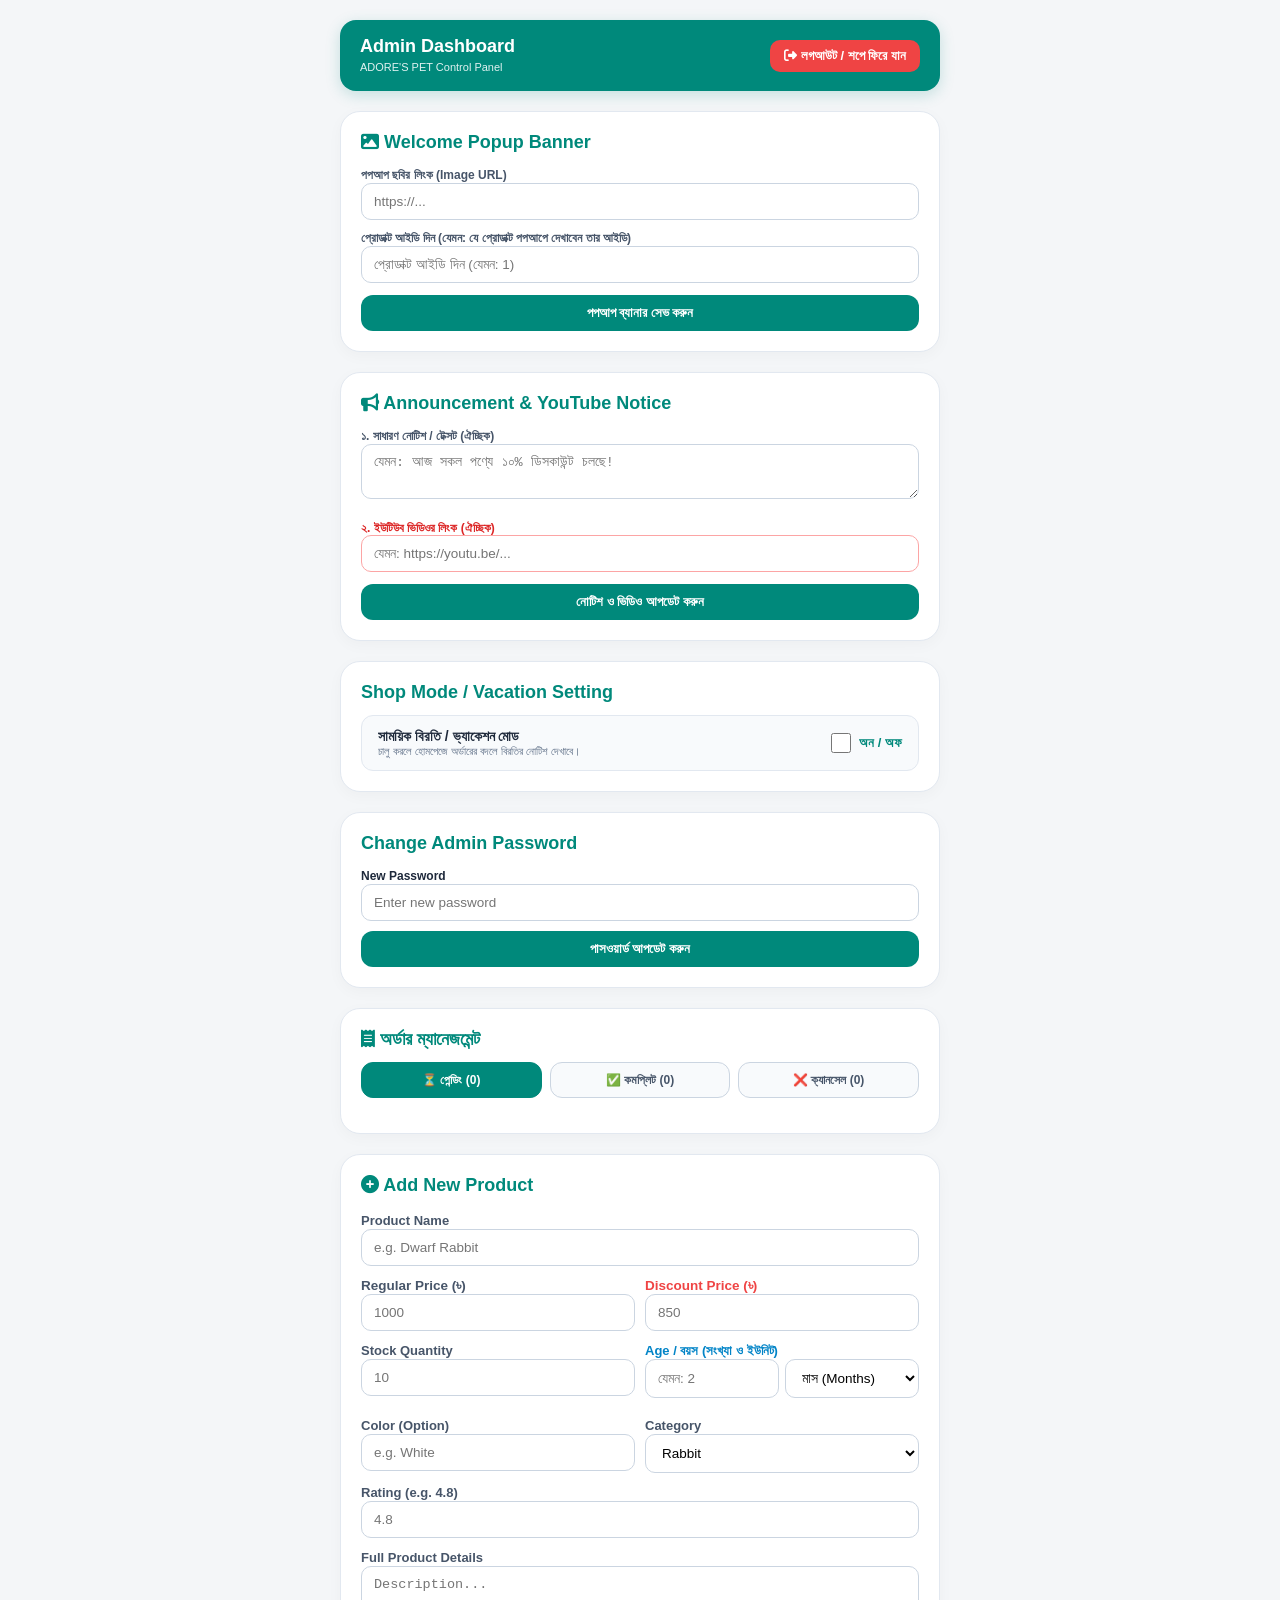
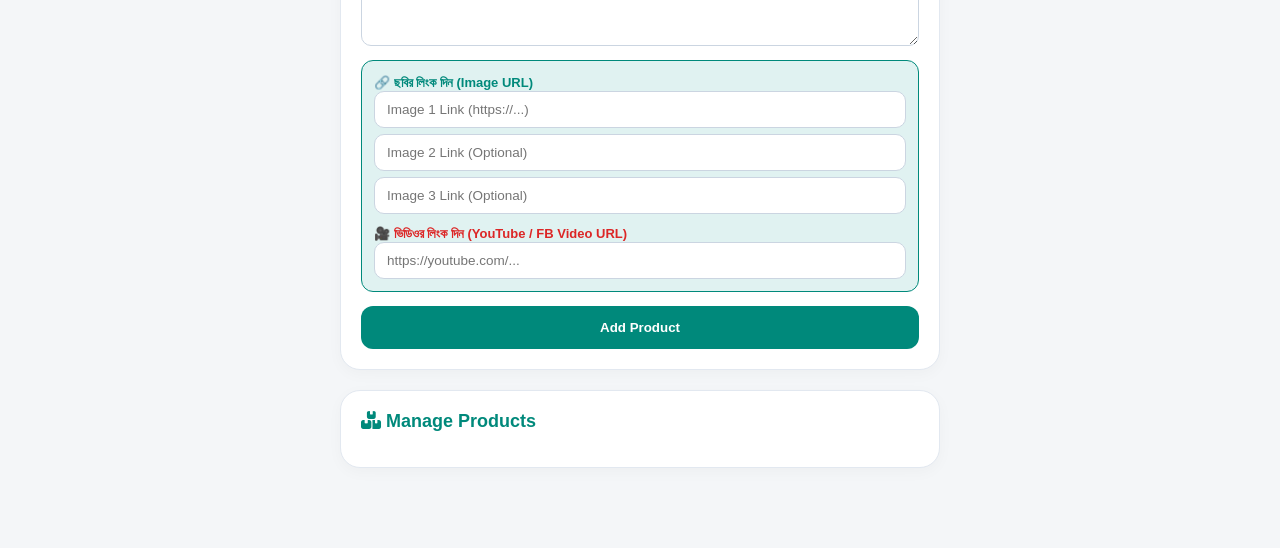
==== commit c4cec3ba: "Update admin.html" ====
--- a/admin.html
+++ b/admin.html
@@ -16,16 +16,16 @@
             <h2 style="font-size:18px; font-weight:900;">Admin Dashboard</h2>
             <span style="font-size:11px; color:#e0f2f1;">ADORE'S PET Control Panel</span>
         </div>
-        <a href="index.html" style="background:#ef4444; color:#fff; text-decoration:none; padding:8px 14px; border-radius:10px; font-weight:700; font-size:13px;"><i class="fa-solid fa-store"></i> শপে যান</a>
-    </div>
-
-    <!-- WELCOME POPUP BANNER CONTROL (DARAZ STYLE) -->
-    <div class="admin-card">
-        <h2 style="margin-bottom:12px; font-size:18px; color:#00897b;"><i class="fa-solid fa-image"></i> Welcome Popup Banner (Daraz Style)</h2>
+        <button onclick="logoutToShop()" style="background:#ef4444; color:#fff; border:none; padding:8px 14px; border-radius:10px; font-weight:700; font-size:13px; cursor:pointer;"><i class="fa-solid fa-right-from-bracket"></i> লগআউট / শপে ফিরে যান</button>
+    </div>
+
+    <!-- WELCOME POPUP BANNER CONTROL -->
+    <div class="admin-card">
+        <h2 style="margin-bottom:12px; font-size:18px; color:#00897b;"><i class="fa-solid fa-image"></i> Welcome Popup Banner</h2>
         <label style="font-size:12px; font-weight:700; color:#475569;">পপআপ ছবির লিংক (Image URL)</label>
         <input id="adminWelcomePopupImg" placeholder="https://..." class="form-input" style="margin-bottom:8px;">
-        <label style="font-size:12px; font-weight:700; color:#475569;">পপআপে ক্লিক করলে কোথায় যাবে (Link URL - অপশনাল)</label>
-        <input id="adminWelcomePopupLink" placeholder="https://..." class="form-input" style="margin-bottom:12px;">
+        <label style="font-size:12px; font-weight:700; color:#475569;">প্রোডাক্ট আইডি দিন (যেমন: যে প্রোডাক্ট পপআপে দেখাবেন তার আইডি)</label>
+        <input id="adminWelcomePopupLink" placeholder="প্রোডাক্ট আইডি দিন (যেমন: 1)" class="form-input" style="margin-bottom:12px;">
         <button onclick="saveWelcomePopupData()" class="admin-submit-btn" style="padding:10px; font-size:13px;">পপআপ ব্যানার সেভ করুন</button>
     </div>
 
@@ -37,7 +37,7 @@
         <textarea id="adminNoticeInput" placeholder="যেমন: আজ সকল পণ্যে ১০% ডিসকাউন্ট চলছে!" class="form-input" style="height:55px;"></textarea>
 
         <label style="font-size:12px; font-weight:700; color:#dc2626; margin-top:8px; display:block;">২. ইউটিউব ভিডিওর লিংক (ঐচ্ছিক)</label>
-        <input id="adminYoutubeInput" type="text" placeholder="https://youtu.be/..." class="form-input" style="margin-bottom:12px;">
+        <input id="adminYoutubeInput" type="text" placeholder="যেমন: https://youtu.be/..." class="form-input" style="margin-bottom:12px; border-color:#fca5a5;">
 
         <button onclick="saveAnnouncementData()" class="admin-submit-btn" style="padding:10px; font-size:13px;">নোটিশ ও ভিডিও আপডেট করুন</button>
     </div>
@@ -163,17 +163,23 @@
     </div>
 </div>
 
-<!-- EDIT PRODUCT MODAL WITH IMAGE PREVIEW -->
+<!-- EDIT PRODUCT MODAL WITH IMAGE PREVIEW & ID COPY BOX -->
 <div id="editModal" class="thankyou-overlay">
     <div class="thankyou-card" style="text-align:left;">
         <h2 style="font-size:18px; margin-bottom:10px; color:#00897b; text-align:center;"><i class="fa-solid fa-pen-to-square"></i> Edit Product</h2>
         
-        <!-- Product Image Preview -->
         <div style="text-align:center; margin-bottom:12px;">
             <img id="editProductPreviewImg" src="" style="width:85px; height:85px; object-fit:cover; border-radius:14px; border:2px solid #00897b; background:#f8fafc;" alt="Product Preview">
         </div>
 
         <input type="hidden" id="editProductId">
+
+        <!-- Product ID Copy Box -->
+        <div style="margin-bottom:12px; background:#f1f5f9; padding:8px 12px; border-radius:10px; display:flex; align-items:center; gap:8px; border:1px solid #cbd5e1;">
+            <span style="font-size:12px; font-weight:700; color:#475569; white-space:nowrap;">Product ID (কপি করুন):</span>
+            <input type="text" id="displayEditProductId" readonly class="form-input" style="margin-bottom:0; font-weight:900; color:#00897b; background:#fff; text-align:center; cursor:pointer;" onclick="this.select()" title="ক্লিক করলেই সিলেক্ট হবে">
+        </div>
+
         <label style="font-size:12px; font-weight:700;">Product Name</label>
         <input id="editProductName" class="form-input">
         <div style="display:flex; gap:10px;">
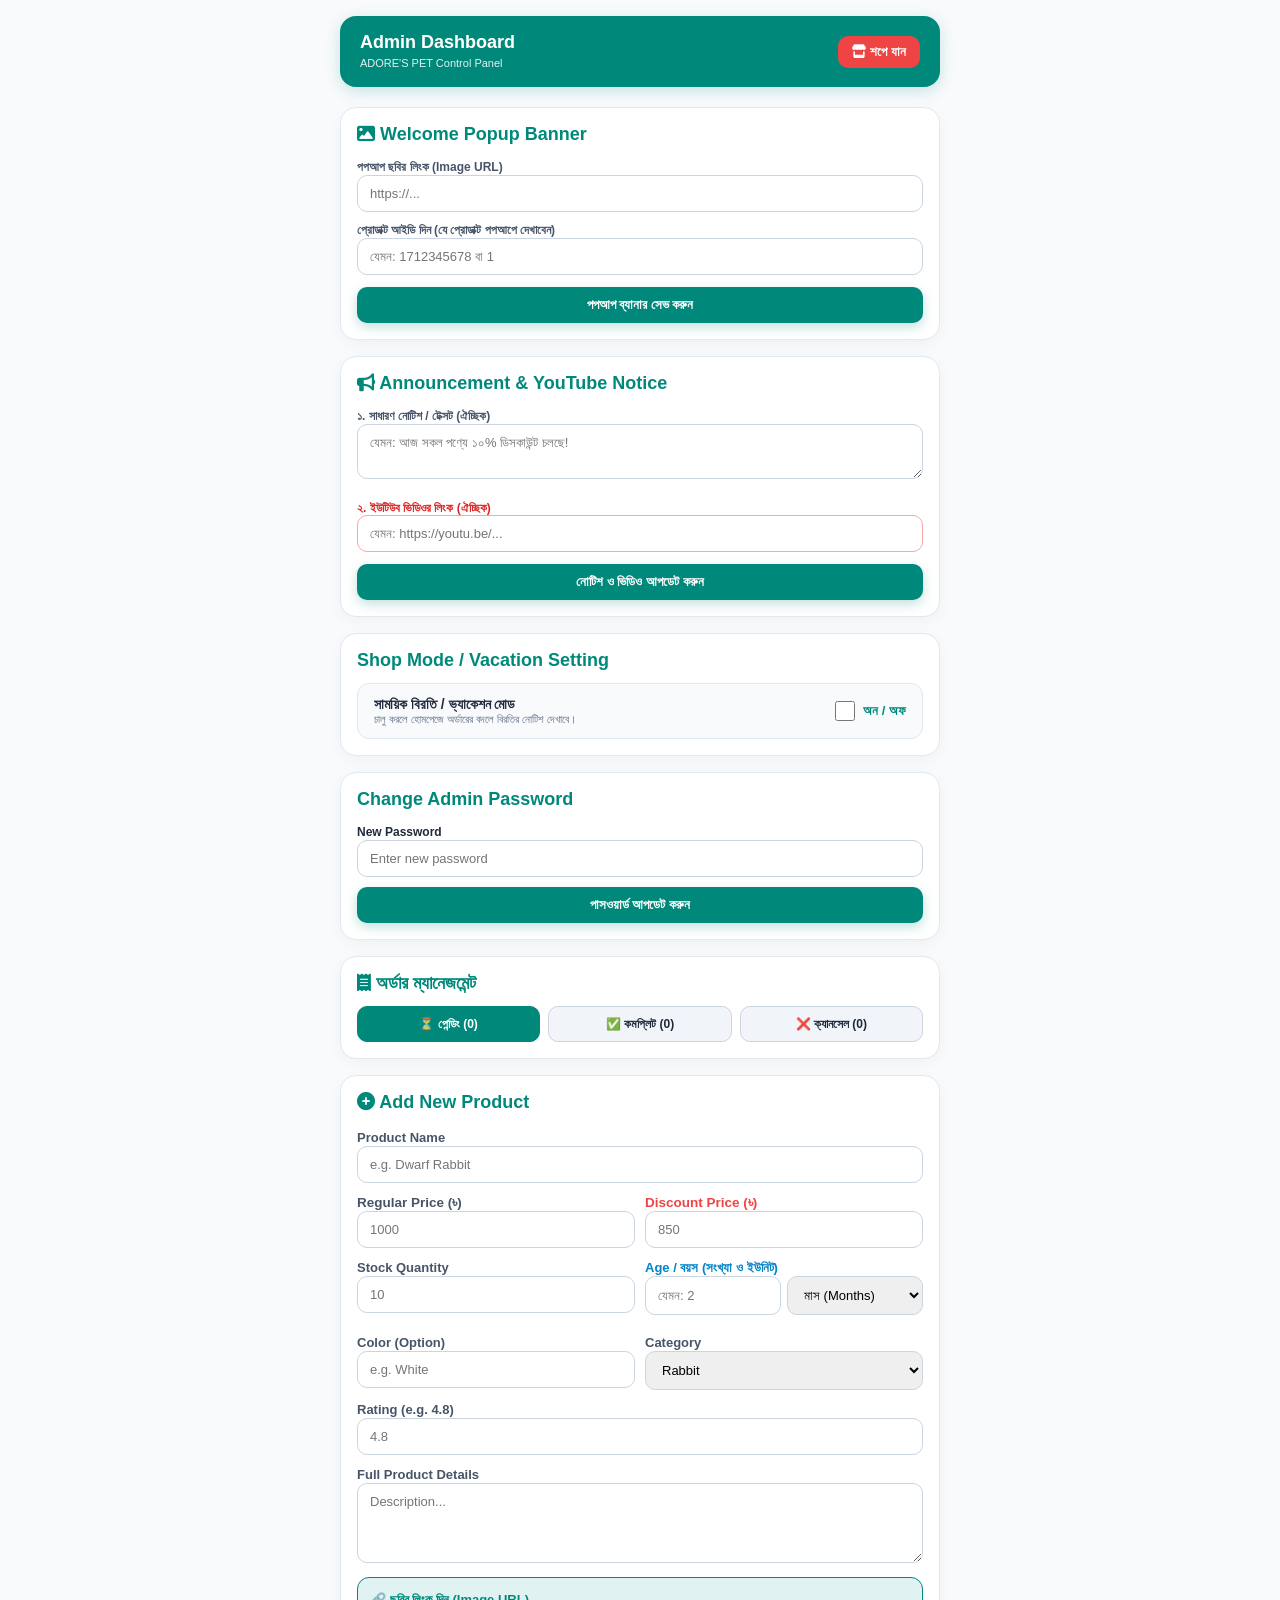
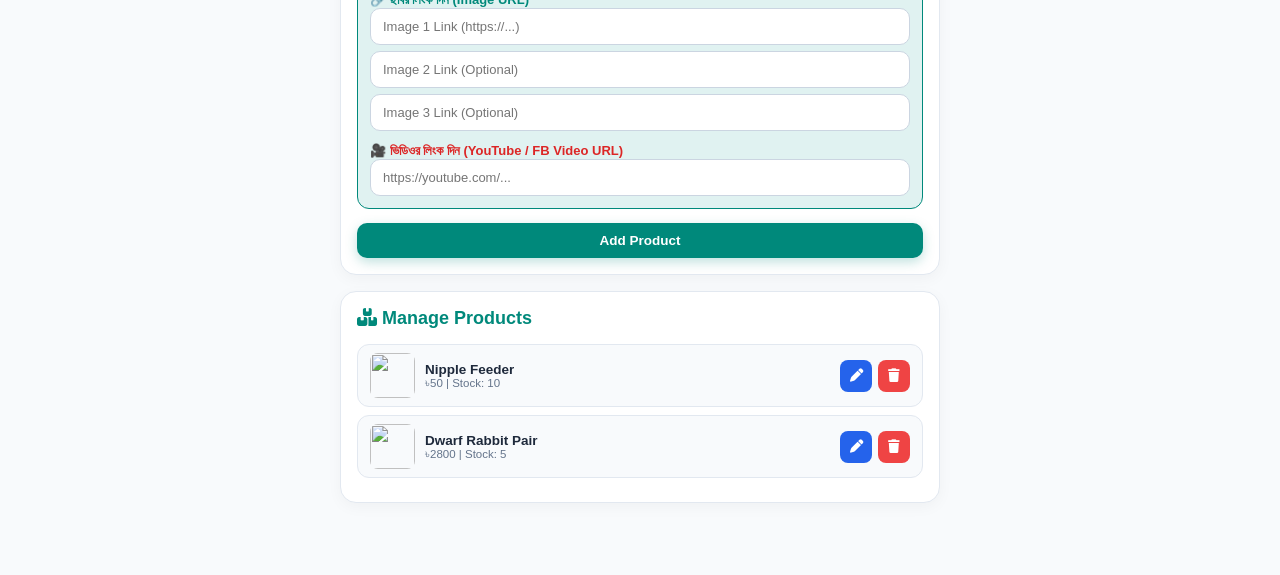
==== commit 7ceab4fe: "Update admin.html" ====
--- a/admin.html
+++ b/admin.html
@@ -16,7 +16,7 @@
             <h2 style="font-size:18px; font-weight:900;">Admin Dashboard</h2>
             <span style="font-size:11px; color:#e0f2f1;">ADORE'S PET Control Panel</span>
         </div>
-        <button onclick="logoutToShop()" style="background:#ef4444; color:#fff; border:none; padding:8px 14px; border-radius:10px; font-weight:700; font-size:13px; cursor:pointer;"><i class="fa-solid fa-right-from-bracket"></i> লগআউট / শপে ফিরে যান</button>
+        <a href="index.html" style="background:#ef4444; color:#fff; text-decoration:none; padding:8px 14px; border-radius:10px; font-weight:700; font-size:13px;"><i class="fa-solid fa-store"></i> শপে যান</a>
     </div>
 
     <!-- WELCOME POPUP BANNER CONTROL -->
@@ -24,8 +24,8 @@
         <h2 style="margin-bottom:12px; font-size:18px; color:#00897b;"><i class="fa-solid fa-image"></i> Welcome Popup Banner</h2>
         <label style="font-size:12px; font-weight:700; color:#475569;">পপআপ ছবির লিংক (Image URL)</label>
         <input id="adminWelcomePopupImg" placeholder="https://..." class="form-input" style="margin-bottom:8px;">
-        <label style="font-size:12px; font-weight:700; color:#475569;">প্রোডাক্ট আইডি দিন (যেমন: যে প্রোডাক্ট পপআপে দেখাবেন তার আইডি)</label>
-        <input id="adminWelcomePopupLink" placeholder="প্রোডাক্ট আইডি দিন (যেমন: 1)" class="form-input" style="margin-bottom:12px;">
+        <label style="font-size:12px; font-weight:700; color:#475569;">প্রোডাক্ট আইডি দিন (যে প্রোডাক্ট পপআপে দেখাবেন)</label>
+        <input id="adminWelcomePopupLink" placeholder="যেমন: 1712345678 বা 1" class="form-input" style="margin-bottom:12px;">
         <button onclick="saveWelcomePopupData()" class="admin-submit-btn" style="padding:10px; font-size:13px;">পপআপ ব্যানার সেভ করুন</button>
     </div>
 
@@ -163,7 +163,7 @@
     </div>
 </div>
 
-<!-- EDIT PRODUCT MODAL WITH IMAGE PREVIEW & ID COPY BOX -->
+<!-- EDIT PRODUCT MODAL -->
 <div id="editModal" class="thankyou-overlay">
     <div class="thankyou-card" style="text-align:left;">
         <h2 style="font-size:18px; margin-bottom:10px; color:#00897b; text-align:center;"><i class="fa-solid fa-pen-to-square"></i> Edit Product</h2>
@@ -173,12 +173,10 @@
         </div>
 
         <input type="hidden" id="editProductId">
-
-        <!-- Product ID Copy Box -->
-        <div style="margin-bottom:12px; background:#f1f5f9; padding:8px 12px; border-radius:10px; display:flex; align-items:center; gap:8px; border:1px solid #cbd5e1;">
-            <span style="font-size:12px; font-weight:700; color:#475569; white-space:nowrap;">Product ID (কপি করুন):</span>
-            <input type="text" id="displayEditProductId" readonly class="form-input" style="margin-bottom:0; font-weight:900; color:#00897b; background:#fff; text-align:center; cursor:pointer;" onclick="this.select()" title="ক্লিক করলেই সিলেক্ট হবে">
-        </div>
+        
+        <!-- Product ID Display for Easy Copying -->
+        <label style="font-size:12px; font-weight:700; color:#00897b;">Product ID (পপআপে ব্যবহারের জন্য কপি করুন)</label>
+        <input id="editProductDisplayId" class="form-input" readonly style="background:#f1f5f9; font-weight:bold; color:#0f172a; text-align:center;">
 
         <label style="font-size:12px; font-weight:700;">Product Name</label>
         <input id="editProductName" class="form-input">
--- a/admin.css
+++ b/admin.css
@@ -1,32 +1,22 @@
-:root{
+:root {
     --teal: #00897b;
-    --teal-dark: #00695c;
-    --bg-light: #f4f6f8;
-    --text-dark: #1e293b;
-    --text-muted: #64748b;
+    --bg-light: #f8fafc;
+    --text-main: #1e293b;
 }
-*{ margin:0; padding:0; box-sizing:border-box; }
-body{ font-family: 'Segoe UI', Tahoma, Geneva, Verdana, sans-serif; background:var(--bg-light); color:var(--text-dark); padding: 20px 16px; }
-
-.admin-card{ background:white; padding:20px; border-radius:20px; border:1px solid #e2e8f0; margin-bottom: 20px; max-width: 600px; margin-left: auto; margin-right: auto; box-shadow: 0 4px 15px rgba(0,0,0,0.03); }
-.admin-submit-btn{ width: 100%; padding: 14px; border: none; border-radius: 12px; background: var(--teal); color: white; font-weight: 800; cursor: pointer; }
-
-/* Product Item Card Fix */
-.admin-product-card{ display: flex; align-items: center; justify-content: space-between; padding: 12px; background: #f8fafc; border-radius: 14px; border: 1px solid #e2e8f0; margin-bottom: 12px; gap: 10px; }
-.admin-product-info{ display: flex; align-items: center; gap: 12px; flex: 1; min-width: 0; }
-.admin-product-info img{ width: 55px; height: 55px; object-fit: cover; border-radius: 10px; border: 1px solid #cbd5e1; flex-shrink: 0; }
-.admin-product-actions{ display: flex; gap: 6px; flex-shrink: 0; }
-.admin-product-actions button{ width: 36px; height: 36px; border-radius: 10px; border: none; display: flex; align-items: center; justify-content: center; cursor: pointer; font-size: 14px; color: white; }
-
-/* Admin Order Tabs & Buttons */
-.admin-tabs-row{ display: flex; gap: 8px; margin-bottom: 15px; }
-.admin-tab-btn{ flex: 1; padding: 10px 8px; border-radius: 12px; border: 1.5px solid #cbd5e1; background: #f8fafc; font-weight: 800; font-size: 12px; cursor: pointer; color: #475569; text-align: center; transition: all 0.2s; }
-.admin-tab-btn.active{ background: var(--teal); color: white; border-color: var(--teal); }
-
-.form-label { display: block; font-size: 12px; font-weight: 700; color: #475569; margin-bottom: 4px; text-align: left; }
-.form-input { width: 100%; padding: 10px 12px; border: 1px solid #cbd5e1; border-radius: 10px; font-size: 13.5px; outline: none; margin-bottom: 10px; background: #fff; }
-
-.thankyou-overlay{ display: none; position: fixed; inset: 0; background: rgba(15, 23, 42, 0.75); z-index: 25000; align-items: flex-end; justify-content: center; }
-.thankyou-overlay.show{ display: flex !important; }
-.thankyou-card{ background: white; padding: 20px 22px 25px; border-top-left-radius: 24px; border-top-right-radius: 24px; text-align: center; width: 100%; max-width: 500px; max-height: 85vh; overflow-y: auto; }
-.thankyou-btn{ width: 100%; padding: 14px; border: none; border-radius: 12px; background: var(--teal); color: white; font-weight: 800; cursor: pointer; }
+* { box-sizing: border-box; margin: 0; padding: 0; font-family: 'Segoe UI', Tahoma, Geneva, Verdana, sans-serif; }
+body { background: var(--bg-light); color: var(--text-main); padding: 16px; }
+.admin-card { background: white; border-radius: 16px; padding: 16px; margin-bottom: 16px; box-shadow: 0 4px 15px rgba(0,0,0,0.04); border: 1px solid #e2e8f0; }
+.form-input { width: 100%; padding: 10px 12px; border: 1px solid #cbd5e1; border-radius: 10px; font-size: 13px; outline: none; margin-bottom: 10px; }
+.form-input:focus { border-color: var(--teal); box-shadow: 0 0 0 3px rgba(0,137,123,0.15); }
+.admin-submit-btn { width: 100%; background: var(--teal); color: white; border: none; padding: 10px; border-radius: 10px; font-weight: 900; font-size: 13.5px; cursor: pointer; box-shadow: 0 4px 12px rgba(0,137,123,0.25); }
+.admin-tabs-row { display: flex; gap: 8px; }
+.admin-tab-btn { flex: 1; padding: 10px; background: #f1f5f9; border: 1px solid #cbd5e1; border-radius: 10px; font-size: 12px; font-weight: 800; cursor: pointer; color: var(--text-main); }
+.admin-tab-btn.active { background: var(--teal); color: white; border-color: var(--teal); }
+.admin-product-card { display: flex; align-items: center; justify-content: space-between; background: #f8fafc; border: 1px solid #e2e8f0; border-radius: 12px; padding: 8px 12px; margin-bottom: 8px; }
+.admin-product-info { display: flex; align-items: center; gap: 10px; min-width: 0; flex: 1; }
+.admin-product-info img { width: 45px; height: 45px; object-fit: cover; border-radius: 8px; }
+.admin-product-actions { display: flex; gap: 6px; }
+.admin-product-actions button { border: none; width: 32px; height: 32px; border-radius: 8px; color: white; cursor: pointer; display: flex; align-items: center; justify-content: center; }
+.thankyou-overlay { position: fixed; inset: 0; background: rgba(0,0,0,0.6); backdrop-filter: blur(4px); display: none; align-items: center; justify-content: center; z-index: 40000; padding: 16px; }
+.thankyou-overlay.show { display: flex; }
+.thankyou-card { background: white; width: 100%; max-width: 400px; border-radius: 20px; padding: 20px; box-shadow: 0 20px 40px rgba(0,0,0,0.2); }
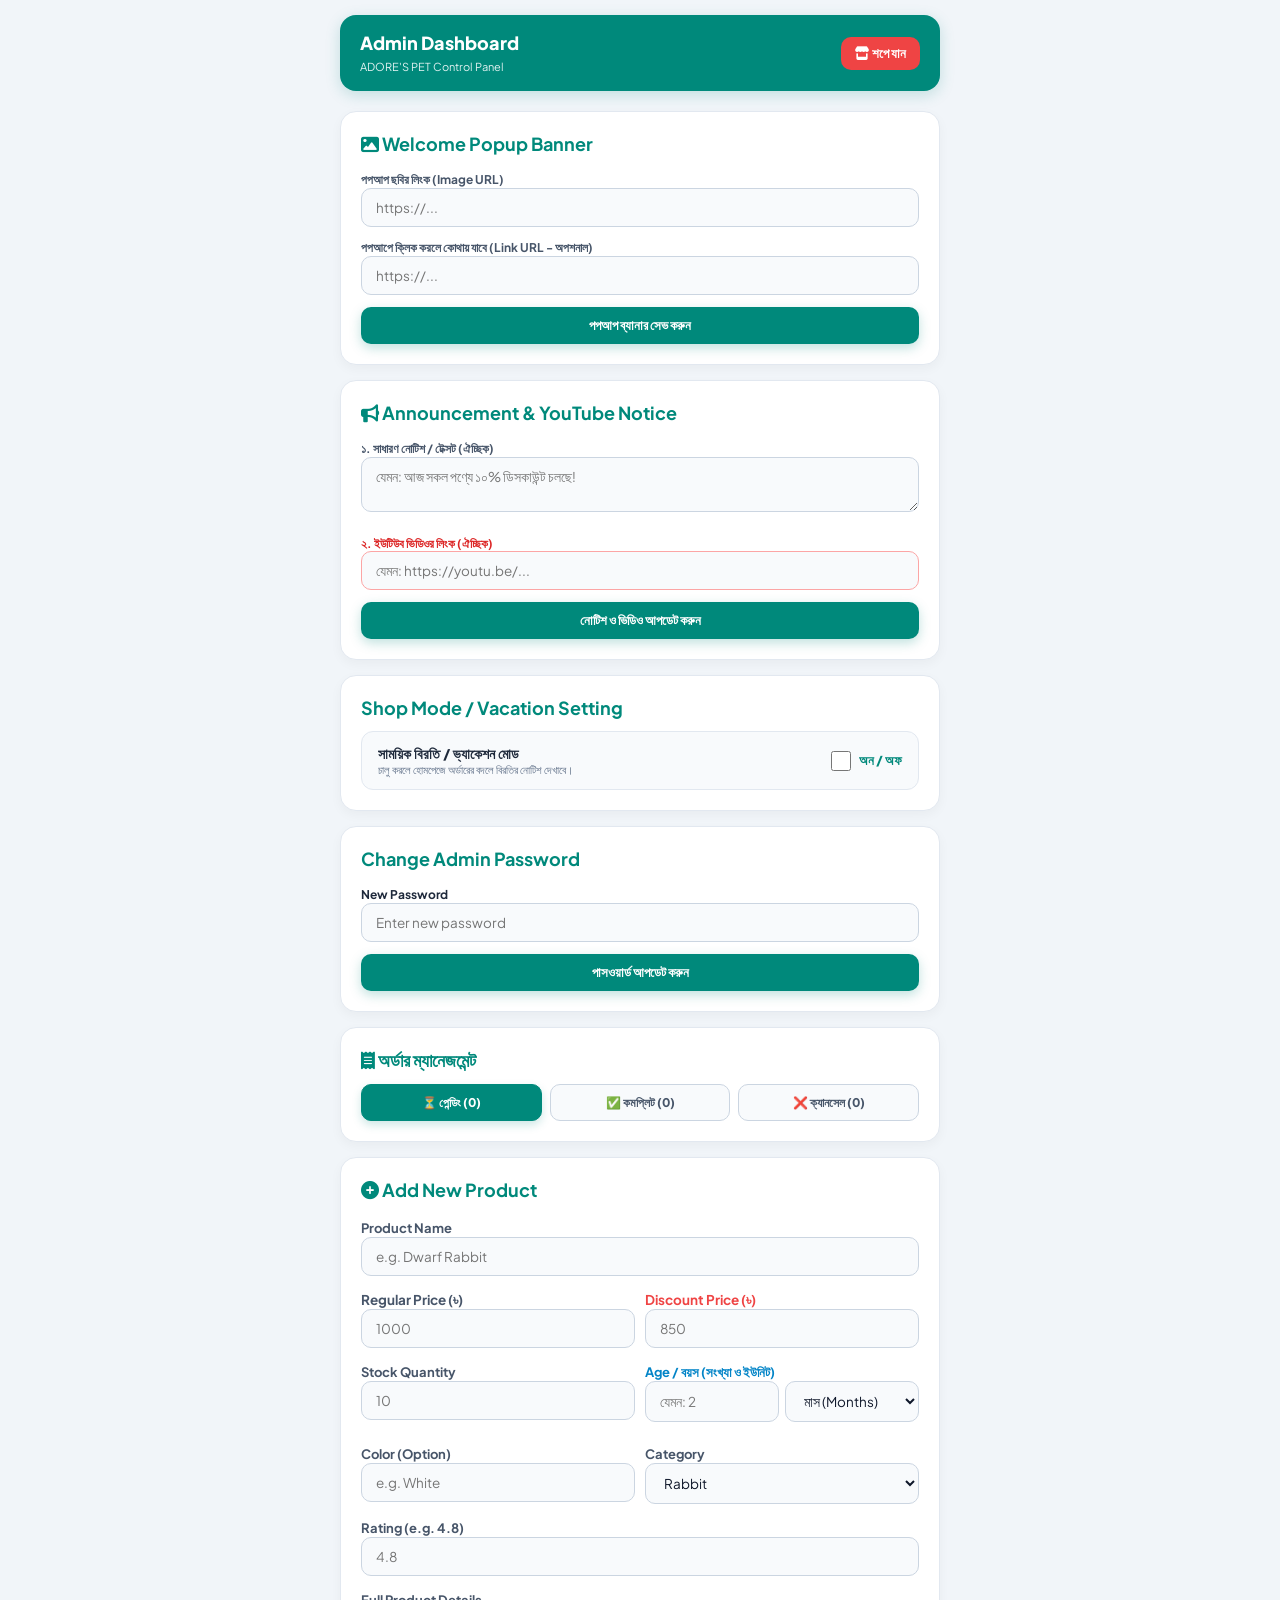
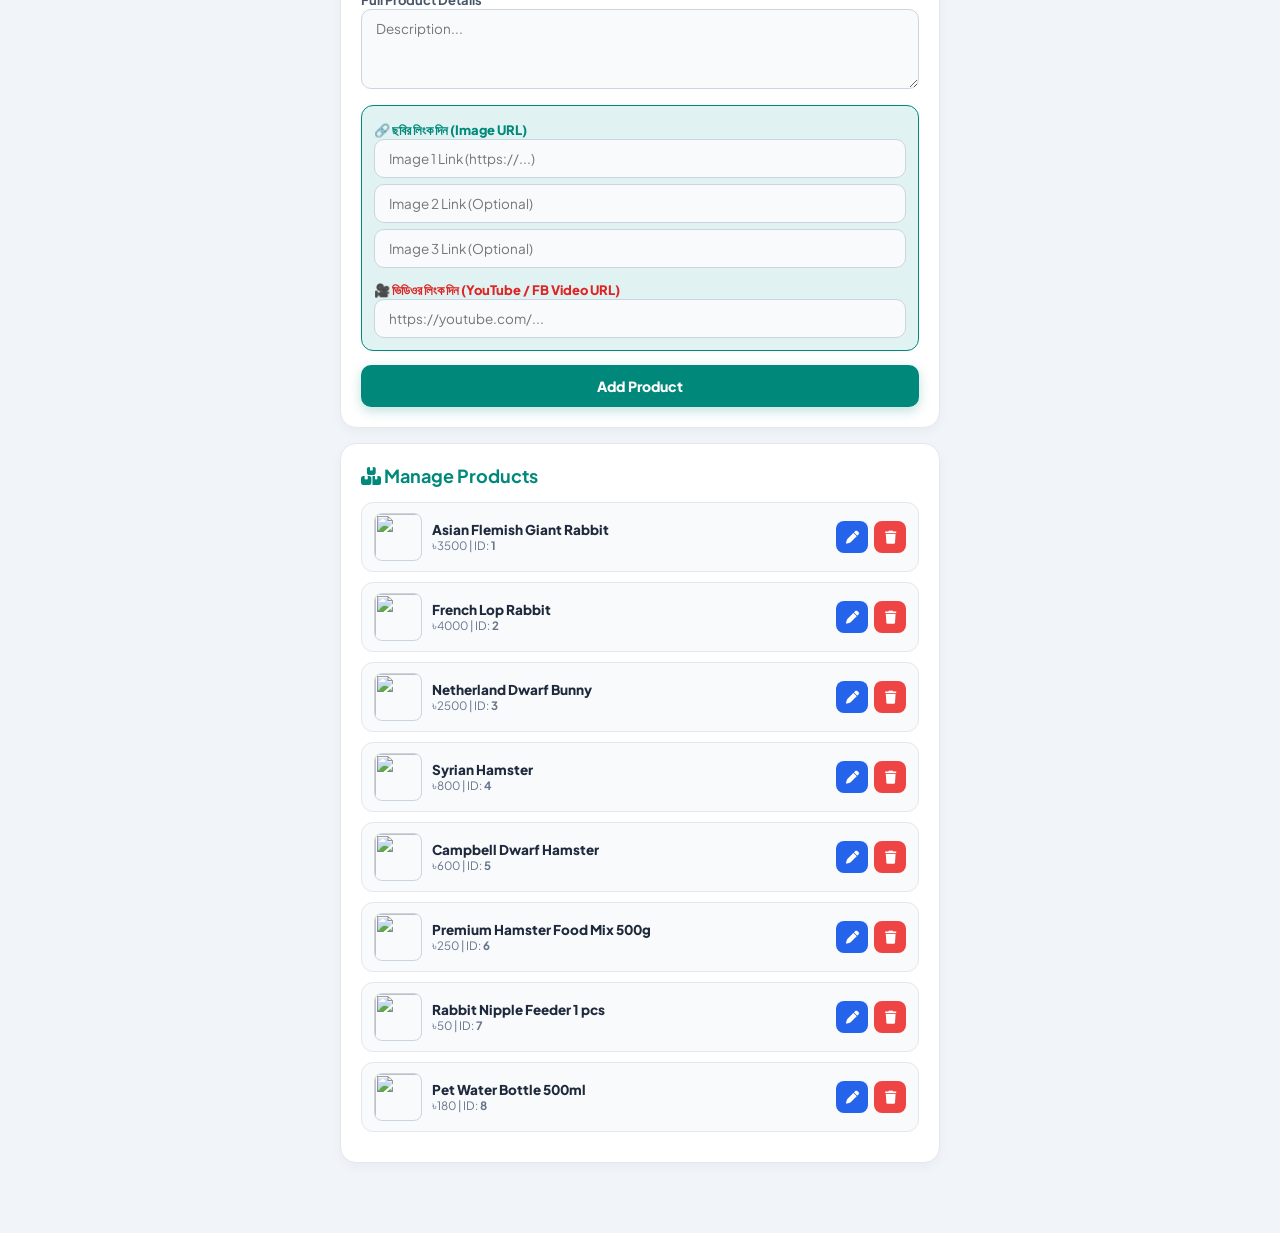
==== commit e6bfd040: "Update admin.html" ====
--- a/admin.html
+++ b/admin.html
@@ -24,8 +24,8 @@
         <h2 style="margin-bottom:12px; font-size:18px; color:#00897b;"><i class="fa-solid fa-image"></i> Welcome Popup Banner</h2>
         <label style="font-size:12px; font-weight:700; color:#475569;">পপআপ ছবির লিংক (Image URL)</label>
         <input id="adminWelcomePopupImg" placeholder="https://..." class="form-input" style="margin-bottom:8px;">
-        <label style="font-size:12px; font-weight:700; color:#475569;">প্রোডাক্ট আইডি দিন (যে প্রোডাক্ট পপআপে দেখাবেন)</label>
-        <input id="adminWelcomePopupLink" placeholder="যেমন: 1712345678 বা 1" class="form-input" style="margin-bottom:12px;">
+        <label style="font-size:12px; font-weight:700; color:#475569;">পপআপে ক্লিক করলে কোথায় যাবে (Link URL - অপশনাল)</label>
+        <input id="adminWelcomePopupLink" placeholder="https://..." class="form-input" style="margin-bottom:12px;">
         <button onclick="saveWelcomePopupData()" class="admin-submit-btn" style="padding:10px; font-size:13px;">পপআপ ব্যানার সেভ করুন</button>
     </div>
 
@@ -163,7 +163,7 @@
     </div>
 </div>
 
-<!-- EDIT PRODUCT MODAL -->
+<!-- EDIT PRODUCT MODAL WITH IMAGE PREVIEW -->
 <div id="editModal" class="thankyou-overlay">
     <div class="thankyou-card" style="text-align:left;">
         <h2 style="font-size:18px; margin-bottom:10px; color:#00897b; text-align:center;"><i class="fa-solid fa-pen-to-square"></i> Edit Product</h2>
@@ -173,11 +173,6 @@
         </div>
 
         <input type="hidden" id="editProductId">
-        
-        <!-- Product ID Display for Easy Copying -->
-        <label style="font-size:12px; font-weight:700; color:#00897b;">Product ID (পপআপে ব্যবহারের জন্য কপি করুন)</label>
-        <input id="editProductDisplayId" class="form-input" readonly style="background:#f1f5f9; font-weight:bold; color:#0f172a; text-align:center;">
-
         <label style="font-size:12px; font-weight:700;">Product Name</label>
         <input id="editProductName" class="form-input">
         <div style="display:flex; gap:10px;">
--- a/admin.css
+++ b/admin.css
@@ -1,22 +1,182 @@
-:root {
-    --teal: #00897b;
-    --bg-light: #f8fafc;
-    --text-main: #1e293b;
+/* =====================================================
+   ADORE'S PET - ADMIN.CSS
+===================================================== */
+
+@import url('https://fonts.googleapis.com/css2?family=Plus+Jakarta+Sans:wght@400;500;600;700;800&display=swap');
+
+* {
+    box-sizing: border-box;
+    margin: 0;
+    padding: 0;
+    font-family: 'Plus Jakarta Sans', sans-serif;
 }
-* { box-sizing: border-box; margin: 0; padding: 0; font-family: 'Segoe UI', Tahoma, Geneva, Verdana, sans-serif; }
-body { background: var(--bg-light); color: var(--text-main); padding: 16px; }
-.admin-card { background: white; border-radius: 16px; padding: 16px; margin-bottom: 16px; box-shadow: 0 4px 15px rgba(0,0,0,0.04); border: 1px solid #e2e8f0; }
-.form-input { width: 100%; padding: 10px 12px; border: 1px solid #cbd5e1; border-radius: 10px; font-size: 13px; outline: none; margin-bottom: 10px; }
-.form-input:focus { border-color: var(--teal); box-shadow: 0 0 0 3px rgba(0,137,123,0.15); }
-.admin-submit-btn { width: 100%; background: var(--teal); color: white; border: none; padding: 10px; border-radius: 10px; font-weight: 900; font-size: 13.5px; cursor: pointer; box-shadow: 0 4px 12px rgba(0,137,123,0.25); }
-.admin-tabs-row { display: flex; gap: 8px; }
-.admin-tab-btn { flex: 1; padding: 10px; background: #f1f5f9; border: 1px solid #cbd5e1; border-radius: 10px; font-size: 12px; font-weight: 800; cursor: pointer; color: var(--text-main); }
-.admin-tab-btn.active { background: var(--teal); color: white; border-color: var(--teal); }
-.admin-product-card { display: flex; align-items: center; justify-content: space-between; background: #f8fafc; border: 1px solid #e2e8f0; border-radius: 12px; padding: 8px 12px; margin-bottom: 8px; }
-.admin-product-info { display: flex; align-items: center; gap: 10px; min-width: 0; flex: 1; }
-.admin-product-info img { width: 45px; height: 45px; object-fit: cover; border-radius: 8px; }
-.admin-product-actions { display: flex; gap: 6px; }
-.admin-product-actions button { border: none; width: 32px; height: 32px; border-radius: 8px; color: white; cursor: pointer; display: flex; align-items: center; justify-content: center; }
-.thankyou-overlay { position: fixed; inset: 0; background: rgba(0,0,0,0.6); backdrop-filter: blur(4px); display: none; align-items: center; justify-content: center; z-index: 40000; padding: 16px; }
-.thankyou-overlay.show { display: flex; }
-.thankyou-card { background: white; width: 100%; max-width: 400px; border-radius: 20px; padding: 20px; box-shadow: 0 20px 40px rgba(0,0,0,0.2); }
+
+body {
+    background: #f1f5f9;
+    color: #1e293b;
+    padding: 15px;
+}
+
+.admin-card {
+    background: #ffffff;
+    border-radius: 16px;
+    padding: 20px;
+    margin-bottom: 15px;
+    box-shadow: 0 4px 12px rgba(0,0,0,0.04);
+    border: 1px solid #e2e8f0;
+}
+
+.form-input {
+    width: 100%;
+    padding: 10px 14px;
+    border: 1px solid #cbd5e1;
+    border-radius: 10px;
+    font-size: 13.5px;
+    outline: none;
+    background: #f8fafc;
+    color: #0f172a;
+    margin-bottom: 12px;
+    transition: all 0.2s;
+}
+
+.form-input:focus {
+    border-color: #00897b;
+    background: #ffffff;
+    box-shadow: 0 0 0 3px rgba(0,137,123,0.1);
+}
+
+.admin-submit-btn {
+    width: 100%;
+    background: #00897b;
+    color: #ffffff;
+    border: none;
+    padding: 12px;
+    border-radius: 10px;
+    font-weight: 800;
+    font-size: 14px;
+    cursor: pointer;
+    box-shadow: 0 4px 12px rgba(0,137,123,0.25);
+    transition: opacity 0.2s;
+}
+
+.admin-submit-btn:hover {
+    opacity: 0.9;
+}
+
+.admin-tabs-row {
+    display: flex;
+    gap: 8px;
+}
+
+.admin-tab-btn {
+    flex: 1;
+    padding: 10px 6px;
+    border: 1px solid #cbd5e1;
+    background: #f8fafc;
+    border-radius: 10px;
+    font-weight: 800;
+    font-size: 12px;
+    color: #475569;
+    cursor: pointer;
+    text-align: center;
+    transition: all 0.2s;
+}
+
+.admin-tab-btn.active {
+    background: #00897b;
+    color: #ffffff;
+    border-color: #00897b;
+    box-shadow: 0 4px 10px rgba(0,137,123,0.2);
+}
+
+.admin-product-card {
+    display: flex;
+    align-items: center;
+    justify-content: space-between;
+    background: #f8fafc;
+    border: 1px solid #e2e8f0;
+    padding: 10px 12px;
+    border-radius: 12px;
+    margin-bottom: 10px;
+}
+
+.admin-product-info {
+    display: flex;
+    align-items: center;
+    gap: 10px;
+    min-width: 0;
+}
+
+.admin-product-info img {
+    width: 48px;
+    height: 48px;
+    object-fit: cover;
+    border-radius: 8px;
+    border: 1px solid #cbd5e1;
+}
+
+.admin-product-actions {
+    display: flex;
+    gap: 6px;
+}
+
+.admin-product-actions button {
+    border: none;
+    width: 32px;
+    height: 32px;
+    border-radius: 8px;
+    color: white;
+    cursor: pointer;
+    display: flex;
+    align-items: center;
+    justify-content: center;
+    font-size: 13px;
+}
+
+/* Modals Overlay */
+.thankyou-overlay {
+    position: fixed;
+    top: 0;
+    left: 0;
+    width: 100%;
+    height: 100%;
+    background: rgba(0,0,0,0.6);
+    display: none;
+    align-items: center;
+    justify-content: center;
+    z-index: 40000;
+    padding: 16px;
+    backdrop-filter: blur(4px);
+}
+
+.thankyou-overlay.show {
+    display: flex;
+}
+
+.thankyou-card {
+    background: #ffffff;
+    width: 100%;
+    max-width: 420px;
+    border-radius: 20px;
+    padding: 24px;
+    box-shadow: 0 20px 40px rgba(0,0,0,0.2);
+    animation: scaleUp 0.3s cubic-bezier(0.175, 0.885, 0.32, 1.275);
+}
+
+.thankyou-btn {
+    width: 100%;
+    background: #00897b;
+    color: white;
+    border: none;
+    padding: 12px;
+    border-radius: 12px;
+    font-weight: 800;
+    font-size: 14px;
+    cursor: pointer;
+    margin-top: 15px;
+}
+
+@keyframes scaleUp {
+    from { transform: scale(0.8); opacity: 0; }
+    to { transform: scale(1); opacity: 1; }
+}
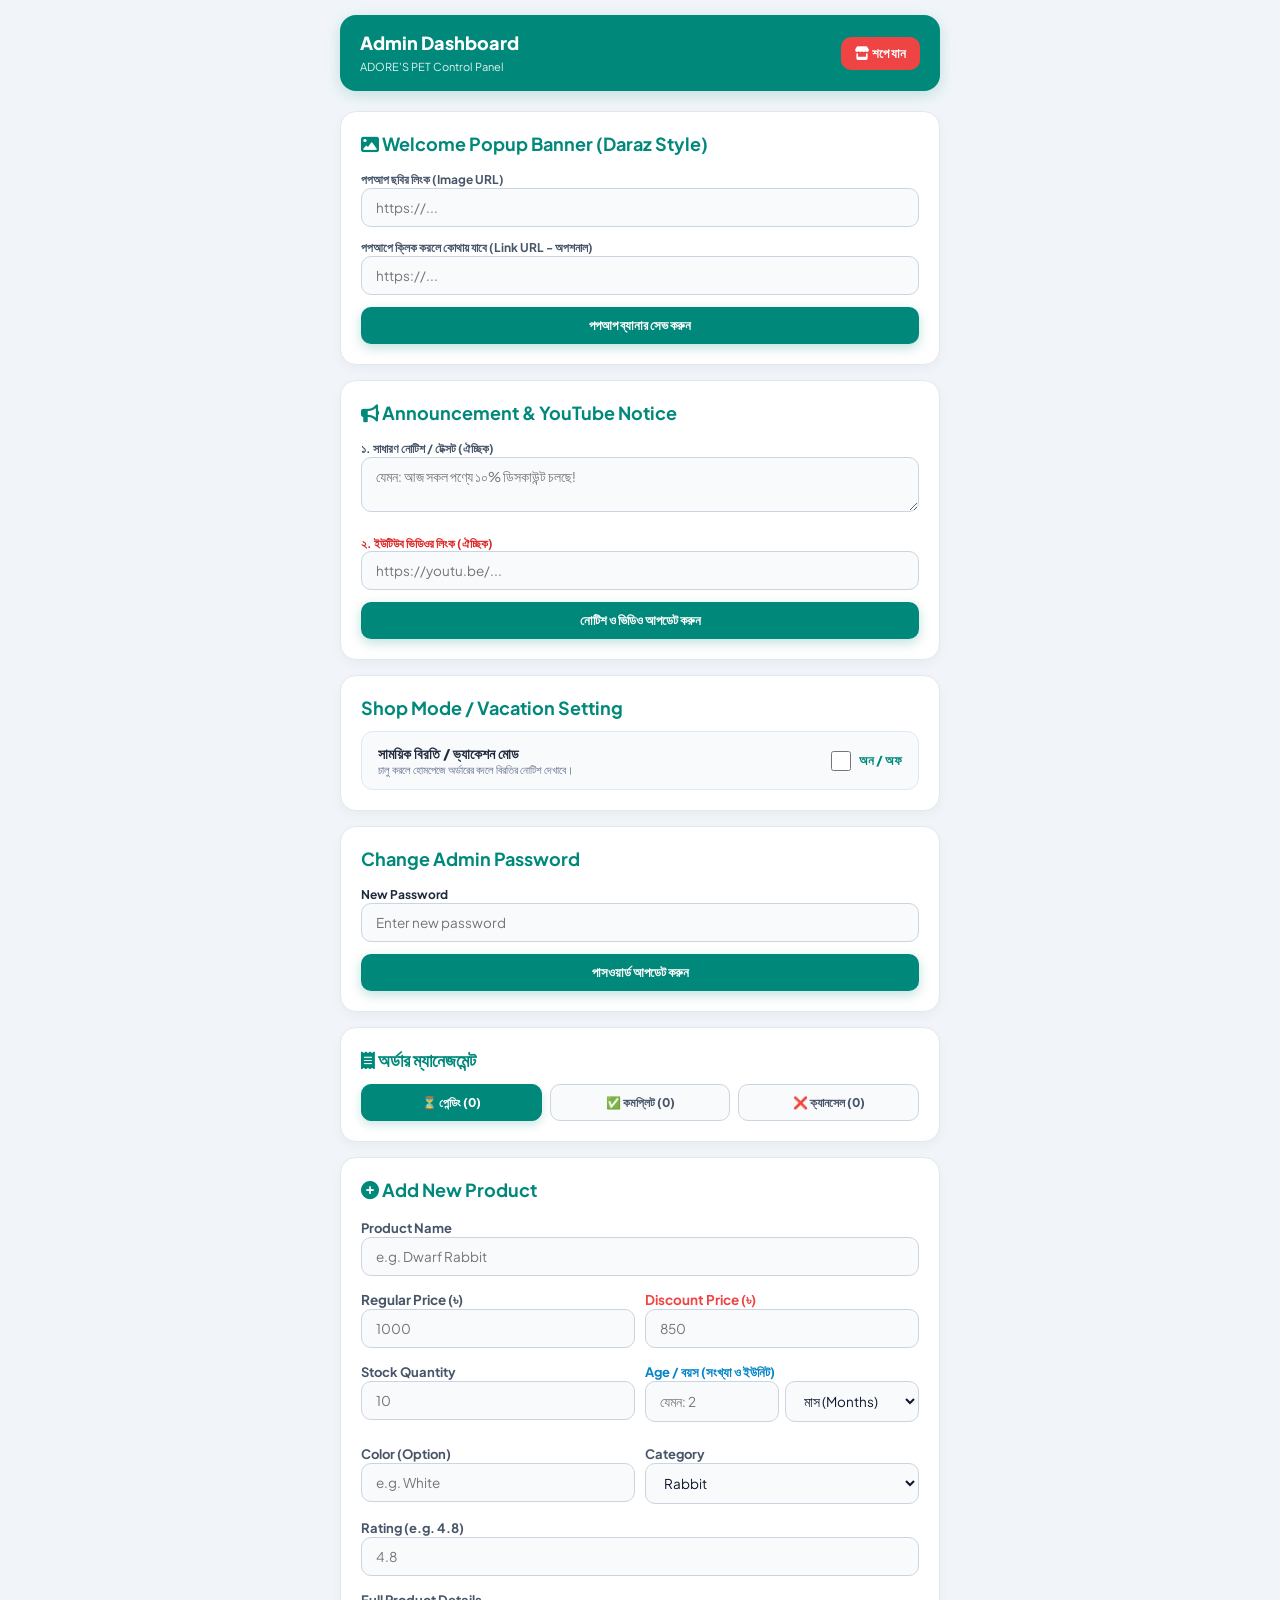
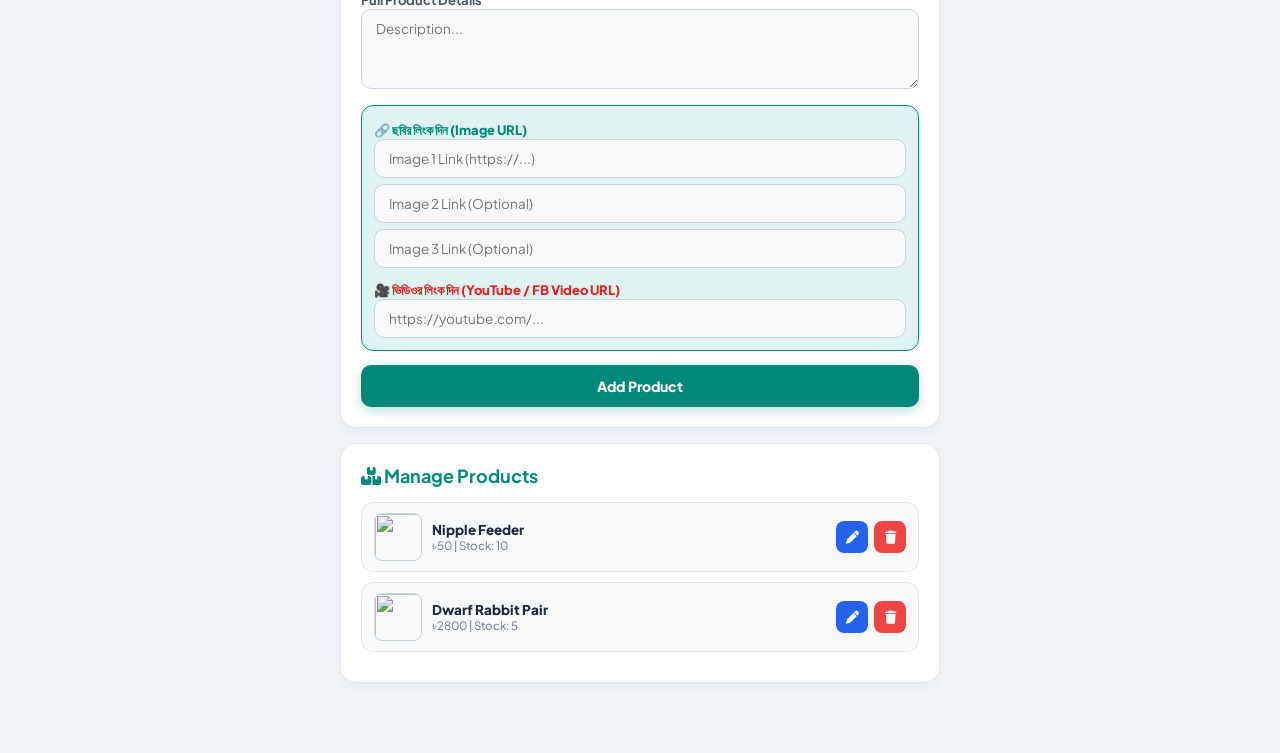
==== commit 8cf36f55: "Update admin.html" ====
--- a/admin.html
+++ b/admin.html
@@ -19,9 +19,9 @@
         <a href="index.html" style="background:#ef4444; color:#fff; text-decoration:none; padding:8px 14px; border-radius:10px; font-weight:700; font-size:13px;"><i class="fa-solid fa-store"></i> শপে যান</a>
     </div>
 
-    <!-- WELCOME POPUP BANNER CONTROL -->
-    <div class="admin-card">
-        <h2 style="margin-bottom:12px; font-size:18px; color:#00897b;"><i class="fa-solid fa-image"></i> Welcome Popup Banner</h2>
+    <!-- WELCOME POPUP BANNER CONTROL (DARAZ STYLE) -->
+    <div class="admin-card">
+        <h2 style="margin-bottom:12px; font-size:18px; color:#00897b;"><i class="fa-solid fa-image"></i> Welcome Popup Banner (Daraz Style)</h2>
         <label style="font-size:12px; font-weight:700; color:#475569;">পপআপ ছবির লিংক (Image URL)</label>
         <input id="adminWelcomePopupImg" placeholder="https://..." class="form-input" style="margin-bottom:8px;">
         <label style="font-size:12px; font-weight:700; color:#475569;">পপআপে ক্লিক করলে কোথায় যাবে (Link URL - অপশনাল)</label>
@@ -37,7 +37,7 @@
         <textarea id="adminNoticeInput" placeholder="যেমন: আজ সকল পণ্যে ১০% ডিসকাউন্ট চলছে!" class="form-input" style="height:55px;"></textarea>
 
         <label style="font-size:12px; font-weight:700; color:#dc2626; margin-top:8px; display:block;">২. ইউটিউব ভিডিওর লিংক (ঐচ্ছিক)</label>
-        <input id="adminYoutubeInput" type="text" placeholder="যেমন: https://youtu.be/..." class="form-input" style="margin-bottom:12px; border-color:#fca5a5;">
+        <input id="adminYoutubeInput" type="text" placeholder="https://youtu.be/..." class="form-input" style="margin-bottom:12px;">
 
         <button onclick="saveAnnouncementData()" class="admin-submit-btn" style="padding:10px; font-size:13px;">নোটিশ ও ভিডিও আপডেট করুন</button>
     </div>
@@ -168,6 +168,7 @@
     <div class="thankyou-card" style="text-align:left;">
         <h2 style="font-size:18px; margin-bottom:10px; color:#00897b; text-align:center;"><i class="fa-solid fa-pen-to-square"></i> Edit Product</h2>
         
+        <!-- Product Image Preview -->
         <div style="text-align:center; margin-bottom:12px;">
             <img id="editProductPreviewImg" src="" style="width:85px; height:85px; object-fit:cover; border-radius:14px; border:2px solid #00897b; background:#f8fafc;" alt="Product Preview">
         </div>
